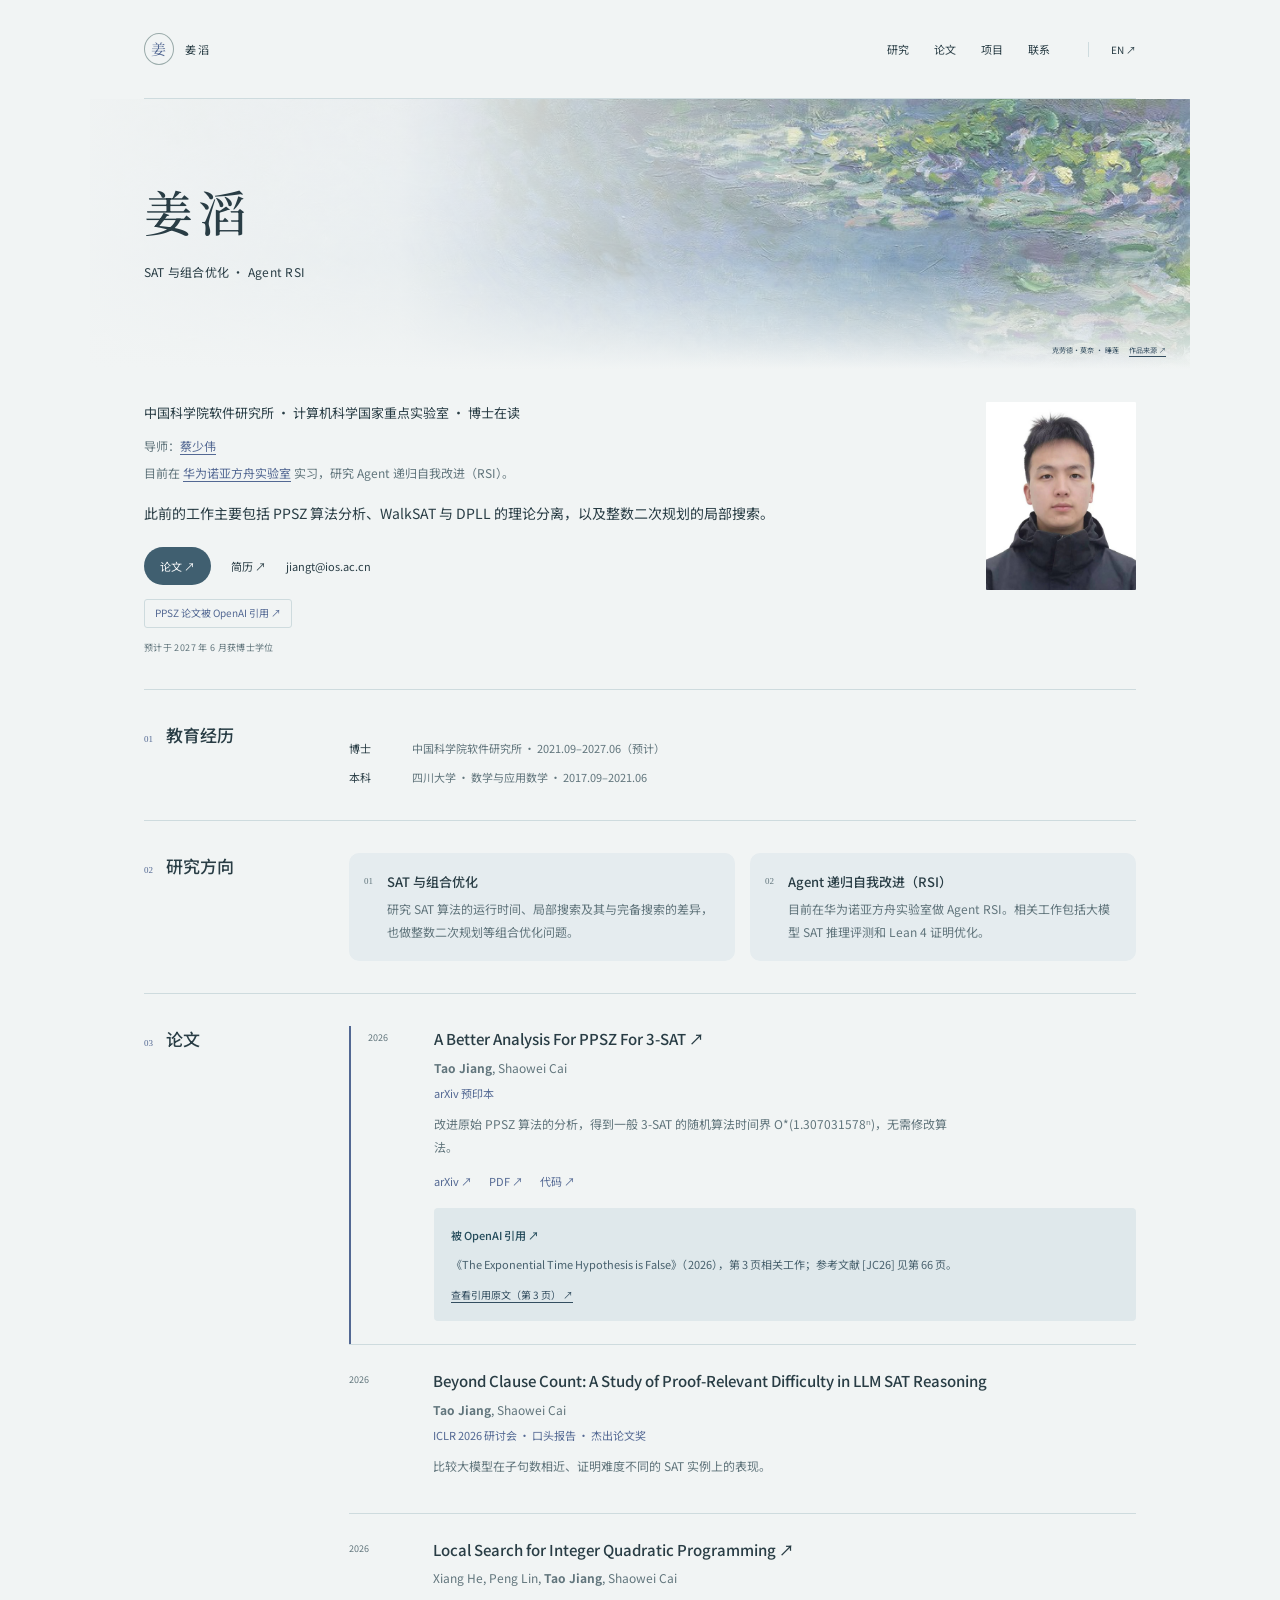
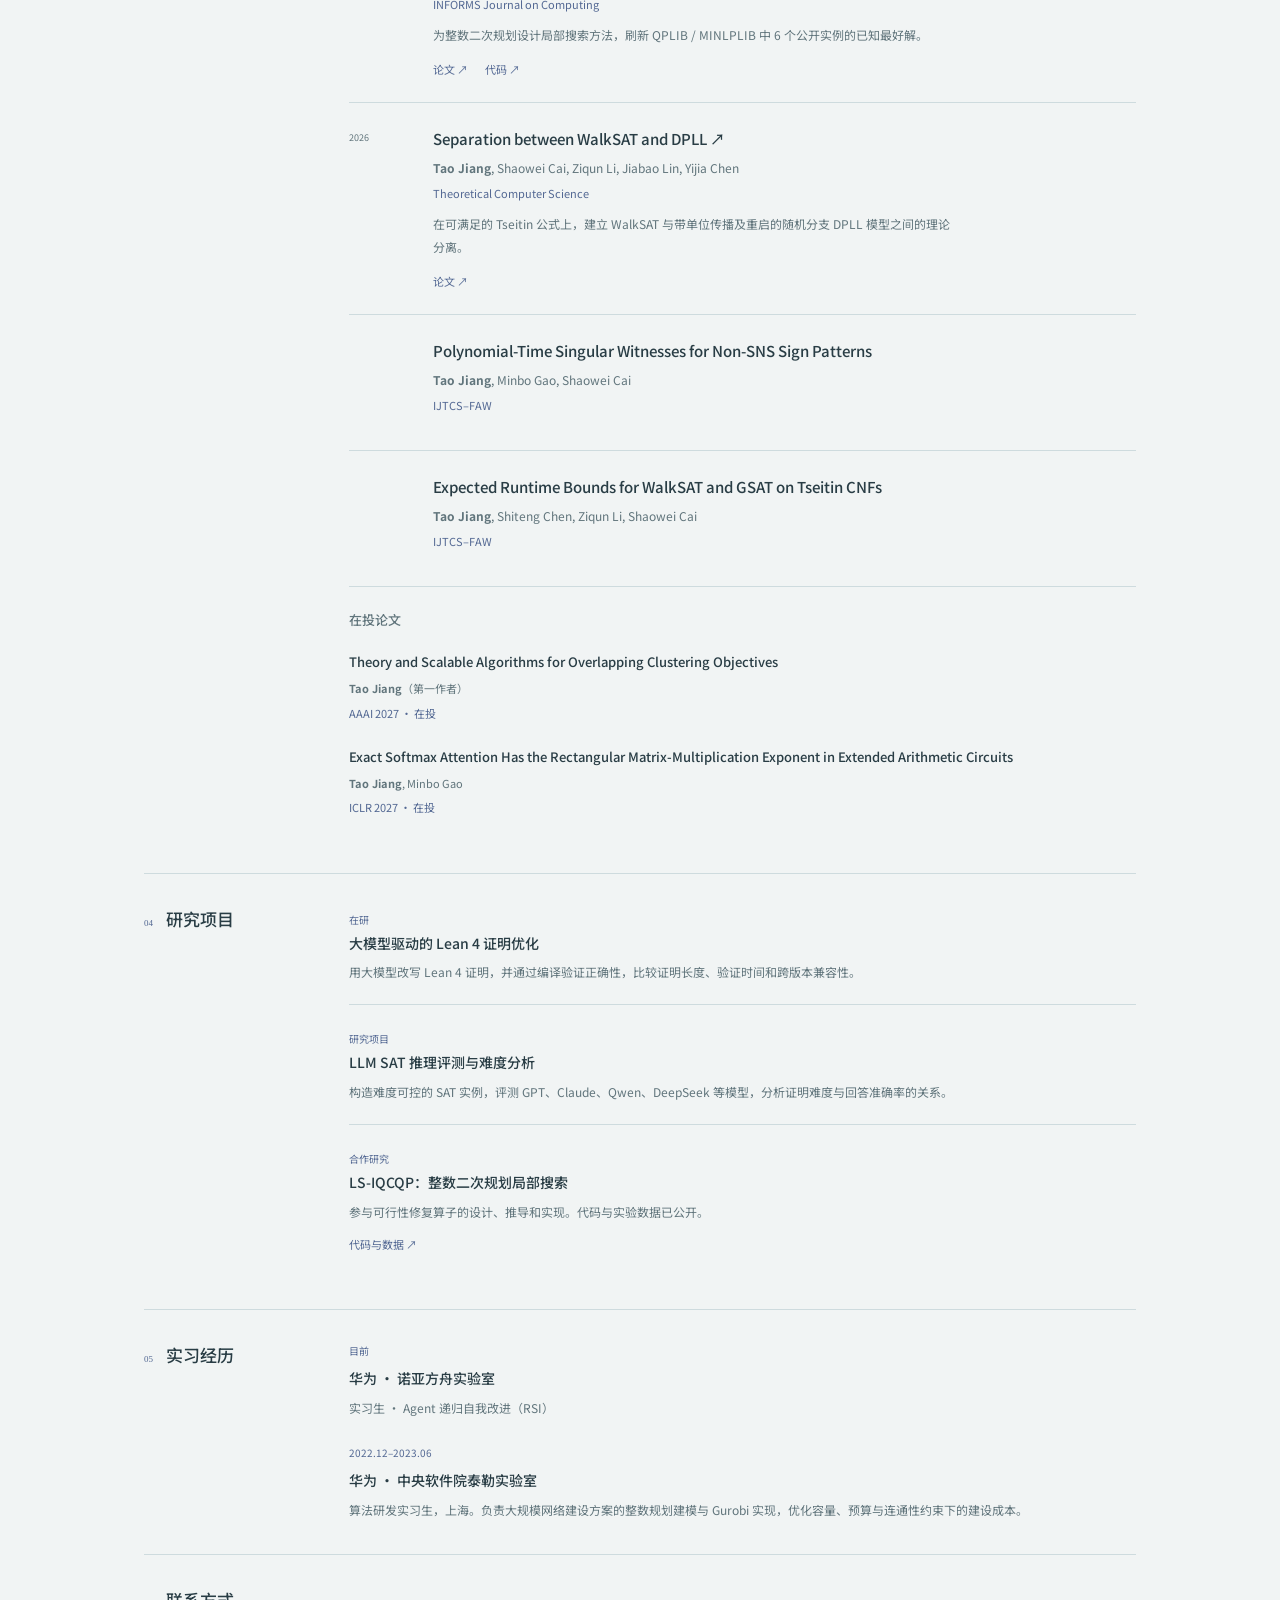
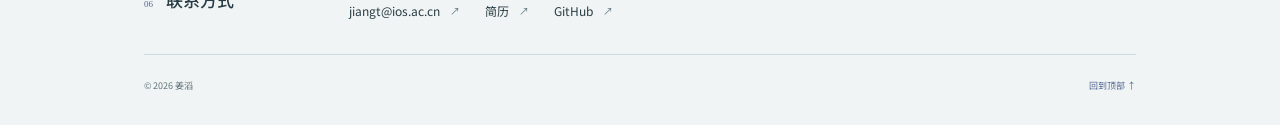
==== index.html @ 5569a04e "Display contact email address directly on the homepage" ====
<!doctype html><html lang="zh-CN"><head><meta charset="utf-8"><meta name="viewport" content="width=device-width,initial-scale=1"><meta name="description" content="姜滔，中国科学院软件研究所博士生。研究 SAT 算法、组合优化、大模型推理与 Agent RSI。"><title>姜滔 · 个人主页</title><link rel="icon" href="favicon.svg"><link rel="stylesheet" href="style.css"><link rel="stylesheet" href="backgrounds.css"><link rel="stylesheet" href="profile.css"><link rel="stylesheet" href="layout.css"><script src="content.js" defer></script><script src="main.js" defer></script></head><body data-theme="lilies">
<a class="skip" href="#main" data-zh="跳转至正文" data-en="Skip to content">跳转至正文</a>
<div class="page"><header class="site-header"><a class="wordmark" href="#main"><span class="seal" aria-hidden="true" data-zh="姜" data-en="TJ">姜</span><span data-zh="姜滔" data-en="TAO JIANG">姜滔</span></a><nav aria-label="主导航"><a href="#research" data-zh="研究" data-en="Research">研究</a><a href="#papers" data-zh="论文" data-en="Papers">论文</a><a href="#projects" data-zh="项目" data-en="Projects">项目</a><a href="#contact" data-zh="联系" data-en="Contact">联系</a></nav><button class="language" type="button" aria-label="Switch to English">EN ↗</button></header>
<main id="main"><section class="hero" aria-labelledby="name"><div class="hero-copy"><h1 id="name"><span class="display-name" data-zh="姜滔" data-en="Tao Jiang">姜滔</span></h1><p class="banner-statement" data-zh="SAT 与组合优化 · Agent RSI" data-en="SAT & combinatorial optimization · Agent RSI">SAT 与组合优化 · Agent RSI</p></div><figure class="artwork"><div class="art-frame"><img id="art-image" src="assets/lilies.jpg" alt="克劳德·莫奈《睡莲》" fetchpriority="high"></div><figcaption><span id="art-caption"></span><a id="art-source" href="https://www.meisterdrucke.at/kunstdrucke/Claude-Monet/819345/Seerosen%2C-1906.html" target="_blank" rel="noreferrer" data-zh="作品来源 ↗" data-en="Source ↗">作品来源 ↗</a></figcaption></figure></section>
<section class="profile-panel" aria-label="个人简介"><div class="profile-copy"><p class="affiliation" id="affiliation"></p><p class="advisor-line"><span data-zh="导师：" data-en="Advisor: ">导师：</span><a href="https://lcs.ios.ac.cn/~caisw/" target="_blank" rel="noreferrer" data-zh="蔡少伟" data-en="Shaowei Cai">蔡少伟</a></p><p class="current-role"><span data-zh="目前在 " data-en="Currently interning at ">目前在 </span><a href="https://noahlab.com.hk/" target="_blank" rel="noreferrer" data-zh="华为诺亚方舟实验室" data-en="Huawei Noah’s Ark Lab">华为诺亚方舟实验室</a><span data-zh=" 实习，研究 Agent 递归自我改进（RSI）。" data-en=", working on agent recursive self-improvement (RSI)."> 实习，研究 Agent 递归自我改进（RSI）。</span></p><p class="intro" id="introduction"></p><div class="hero-links"><a class="primary-link" href="#papers" data-zh="论文 ↗" data-en="Publications ↗">论文 ↗</a><a href="assets/tao-jiang-cv.pdf" target="_blank" rel="noreferrer" data-zh="简历 ↗" data-en="CV ↗">简历 ↗</a><a href="mailto:jiangt@ios.ac.cn" data-zh="jiangt@ios.ac.cn" data-en="jiangt@ios.ac.cn">jiangt@ios.ac.cn</a></div><a class="hero-citation" href="#featured-paper" data-zh="PPSZ 论文被 OpenAI 引用 ↗" data-en="PPSZ paper cited by OpenAI ↗">PPSZ 论文被 OpenAI 引用 ↗</a><p class="preview-note" data-zh="预计于 2027 年 6 月获博士学位" data-en="Ph.D. expected June 2027">预计于 2027 年 6 月获博士学位</p></div><aside class="photo-slot"><img src="assets/tao-jiang.jpg" alt="姜滔 · Tao Jiang" width="848" height="1061"></aside></section><div class="below-hero"><section id="about"><div class="section-label"><span>01</span><h2 data-zh="教育经历" data-en="Education">教育经历</h2></div><div><div class="details" id="about-details"></div></div></section>
<section id="research"><div class="section-label"><span>02</span><h2 data-zh="研究方向" data-en="Research interests">研究方向</h2></div><div class="research-list" id="research-list"></div></section>
<section id="papers"><div class="section-label"><span>03</span><h2 data-zh="论文" data-en="Publications">论文</h2></div><div class="paper-list" id="paper-list"></div></section>
<section id="projects"><div class="section-label"><span>04</span><h2 data-zh="研究项目" data-en="Research projects">研究项目</h2></div><div id="project-list"></div></section>
<section id="experience"><div class="section-label"><span>05</span><h2 data-zh="实习经历" data-en="Experience">实习经历</h2></div><div class="experience-list"><article><p class="entry-period" data-zh="目前" data-en="Current">目前</p><h3><a href="https://noahlab.com.hk/" target="_blank" rel="noreferrer" data-zh="华为 · 诺亚方舟实验室" data-en="Huawei · Noah’s Ark Lab">华为 · 诺亚方舟实验室</a></h3><p class="body-copy" data-zh="实习生 · Agent 递归自我改进（RSI）" data-en="Intern · Agent recursive self-improvement (RSI)">实习生 · Agent 递归自我改进（RSI）</p></article><article><p class="entry-period">2022.12–2023.06</p><h3 data-zh="华为 · 中央软件院泰勒实验室" data-en="Huawei · Taylor Lab, Central Software Institute">华为 · 中央软件院泰勒实验室</h3><p class="body-copy" data-zh="算法研发实习生，上海。负责大规模网络建设方案的整数规划建模与 Gurobi 实现，优化容量、预算与连通性约束下的建设成本。" data-en="Algorithm R&D intern, Shanghai. Modeled large-scale network planning as integer programs and implemented them with Gurobi, optimizing costs under capacity, budget, and connectivity constraints.">算法研发实习生，上海。负责大规模网络建设方案的整数规划建模与 Gurobi 实现，优化容量、预算与连通性约束下的建设成本。</p></article></div></section><section id="contact"><div class="section-label"><span>06</span><h2 data-zh="联系方式" data-en="Contact">联系方式</h2></div><div><div id="contact-list" class="contact-list"></div></div></section></div></main>
<footer><span>© <span id="year"></span> <span data-zh="姜滔" data-en="Tao Jiang">姜滔</span></span><a href="#main" data-zh="回到顶部 ↑" data-en="Back to top ↑">回到顶部 ↑</a></footer></div></body></html>
---- style.css ----
@import url('https://fonts.googleapis.com/css2?family=Noto+Sans+SC:wght@400;500;600&family=Noto+Serif+SC:wght@400;500;600&display=swap');
:root{--bg:#f5f2e9;--ink:#292e29;--muted:#697065;--accent:#9a4135;--line:#d5d3c7;--soft:#ece9df;--serif:Georgia,'Noto Serif SC','Songti SC',serif;--sans:'Noto Sans SC',system-ui,sans-serif}*{box-sizing:border-box}html{scroll-behavior:smooth;scroll-padding-top:90px}body{margin:0;background:var(--bg);color:var(--ink);font:14px/1.85 var(--sans)}a{color:inherit;text-decoration:none}a:hover{color:var(--accent)}button{font:inherit;cursor:pointer}a:focus-visible,button:focus-visible{outline:2px solid var(--accent);outline-offset:5px}.skip{position:fixed;top:-80px;left:15px;background:var(--ink);color:var(--bg);padding:8px 16px;z-index:20}.skip:focus{top:60px}.page{max-width:1100px;margin:0 auto;padding:0 54px}.site-header{height:99px;border-bottom:1px solid var(--line);display:flex;align-items:center;gap:38px}.wordmark{display:flex;align-items:center;gap:11px;font:11px var(--sans);letter-spacing:.15em;margin-right:auto}.seal{font-family:var(--serif);font-size:19px;line-height:30px;width:30px;text-align:center;color:var(--accent);border:1px solid var(--accent)}nav{display:flex;gap:25px;font-size:11px}.language{border:0;border-left:1px solid var(--line);background:transparent;color:var(--ink);padding:0 0 0 22px;font:10px var(--sans)}.hero{min-height:530px;display:grid;grid-template-columns:1.2fr .8fr;gap:70px;align-items:center;position:relative;padding:45px 0}.hero-copy{position:relative;z-index:2}.eyebrow{font-size:10px;letter-spacing:.25em;color:var(--accent);margin:0 0 24px}h1{margin:0;font-weight:400;line-height:1.15}.name-zh{display:block;font:500 62px/1.4 var(--serif);letter-spacing:.13em}.name-en{display:block;font:normal 36px/1.4 Georgia,serif;color:var(--muted)}.name-period{color:var(--accent)}.affiliation{font-size:11px;color:var(--muted);margin:18px 0}.intro{font-size:15px;max-width:390px;line-height:2;margin:20px 0 24px}.hero-links{display:flex;gap:24px;align-items:center;font-size:11px}.primary-link{color:var(--accent);border-bottom:1px solid var(--accent);padding-bottom:4px}.preview-note{font-size:9px;color:var(--muted);margin-top:23px;letter-spacing:.04em}.artwork{margin:0;position:relative;max-width:100%}.art-frame{overflow:hidden;max-width:100%;background:var(--soft)}.art-frame img{width:100%;display:block}.artwork figcaption{display:flex;flex-wrap:wrap;justify-content:space-between;gap:5px;font-size:8px;color:var(--muted);margin-top:10px;line-height:1.6}.artwork figcaption a{text-decoration:underline;text-underline-offset:3px}.below-hero>section{display:grid;grid-template-columns:180px 1fr;gap:25px;padding:32px 0;border-top:1px solid var(--line)}.section-label{display:flex;gap:13px;align-items:baseline}.section-label>span{font:9px Georgia;color:var(--accent)}h2{font:500 19px/1.5 var(--serif);margin:0}p{margin:0}.body-copy{color:var(--muted);font-size:13px;line-height:2}.details{display:flex;gap:35px;margin-top:16px}.detail{font-size:10px;display:flex;gap:13px;color:var(--muted)}.detail-label{color:var(--ink)}.research-list{display:grid;grid-template-columns:1fr 1fr;gap:30px}.research-item{position:relative;padding-left:22px}.research-no{position:absolute;left:0;top:2px;font:9px Georgia;color:var(--muted)}h3{font-size:13px;line-height:1.7;font-weight:500;margin:0 0 5px}.research-item p,.project-entry p{font-size:11px;color:var(--muted);line-height:1.9}.paper{display:grid;grid-template-columns:70px 1fr;gap:14px;padding:23px 0;border-top:1px solid var(--line)}.paper:first-child{padding-top:0;border:0}.paper-year{font-size:9px;color:var(--muted);padding-top:4px}.paper h3{font-size:14px}.paper p{font-size:10px;color:var(--muted)}.paper .contribution{margin-top:9px;font-size:11px;max-width:520px}.resource-placeholders{display:flex;gap:15px;font-size:9px;color:var(--muted);margin-top:10px}.project-entry{display:flex;gap:25px;justify-content:space-between}.project-arrow{font:25px Georgia;color:var(--accent)}.contact-list{display:flex;gap:25px;flex-wrap:wrap;margin-top:13px}.contact-item{font-size:11px;display:flex;gap:10px}.contact-item small{font-size:8px;color:var(--muted);align-self:center}footer{border-top:1px solid var(--line);padding:23px 0 30px;display:flex;justify-content:space-between;gap:15px;color:var(--muted);font-size:9px}footer a{color:var(--accent)}
body[data-theme=lilies]{--bg:#f1f4f4;--ink:#293d45;--muted:#61757c;--accent:#536893;--line:#cedbde;--soft:#e3eaed}body[data-theme=lilies] .seal{border-radius:50%;font-size:15px;border-color:#99aaa9}body[data-theme=lilies] .hero{grid-template-columns:1fr 1.08fr;gap:40px;padding:48px 0 40px;min-height:520px}body[data-theme=lilies] .art-frame{border-radius:48% 48% 5px 5px;aspect-ratio:1.08}body[data-theme=lilies] .art-frame img{height:100%;object-fit:cover}body[data-theme=lilies] .name-zh{font-size:58px;color:#3f6170}body[data-theme=lilies] .name-en{font-style:italic;color:#7289a0}body[data-theme=lilies] .primary-link{background:#405f70;border:0;padding:9px 16px;border-radius:24px;color:#fff}body[data-theme=lilies] .research-item{background:#e5ecef;padding:18px 18px 18px 38px;border-radius:10px}body[data-theme=lilies] .research-no{left:15px;top:23px}body[data-theme=lilies] .research-list{gap:15px}body[data-theme=lilies] h2{font-family:var(--sans);font-size:17px}
@media(max-width:900px){.page{padding:0 35px}.hero{gap:35px}.below-hero>section{grid-template-columns:145px 1fr;gap:20px}.name-zh{font-size:54px}.site-header{gap:25px}}
@media(max-width:650px){.page{padding:0 24px}.site-header{height:77px;gap:16px}nav{gap:15px;font-size:10px}nav a:nth-child(3),nav a:nth-child(4){display:none}.wordmark{font-size:9px;gap:7px}.seal{width:25px;line-height:25px;font-size:16px}.language{padding-left:13px}.hero,body[data-theme=lilies] .hero{grid-template-columns:1fr;gap:30px;padding:34px 0 40px;min-height:0}.eyebrow{margin-bottom:15px;font-size:9px}.name-zh,body[data-theme=lilies] .name-zh{font-size:47px}.name-en{font-size:30px}.intro{font-size:14px;max-width:100%}.affiliation{font-size:10px}.preview-note{font-size:8px}.hero-links{font-size:10px}.artwork{width:100%}body[data-theme=lilies] .art-frame{aspect-ratio:1.6;border-radius:85px 85px 5px 5px}.below-hero>section{grid-template-columns:1fr;gap:20px;padding:26px 0}.section-label{gap:10px}h2{font-size:19px}.research-list{gap:20px}.research-item p{font-size:10px}.paper{grid-template-columns:1fr;gap:7px}.paper h3{font-size:13px}.paper-year{font-size:8px}.details{flex-wrap:wrap;gap:8px 22px}.detail{font-size:9px}.contact-list{gap:15px}.contact-item{font-size:10px}footer{flex-wrap:wrap;gap:10px;font-size:8px}footer>span:nth-child(2){order:3;width:100%}}
@media(prefers-reduced-motion:reduce){html{scroll-behavior:auto}}
---- backgrounds.css ----
body[data-theme] .hero{display:flex;align-items:center;min-height:510px;margin:0 -54px;padding:45px 54px 65px;isolation:isolate;gap:0}
body[data-theme] .hero-copy{width:53%;max-width:440px;position:relative;z-index:3}
body[data-theme] .hero .artwork{position:absolute;inset:0;width:auto;max-width:none;margin:0;padding:0;z-index:0}
body[data-theme] .hero .artwork:before{display:none}
body[data-theme] .hero .art-frame{position:absolute;inset:0;width:100%;height:100%;max-width:none;aspect-ratio:auto;margin:0;border-radius:0;box-shadow:none;background:var(--bg)}
body[data-theme] .hero .art-frame img{display:block;width:100%;height:100%;object-fit:cover;object-position:70% 60%}
body[data-theme] .hero .art-frame:after{content:'';position:absolute;inset:0;pointer-events:none}
body[data-theme] .hero .artwork figcaption{position:absolute;left:auto;right:24px;bottom:19px;max-width:none;margin:0;z-index:1;font-size:8px;gap:10px}
.photo-slot{position:absolute;right:54px;top:105px;z-index:3;width:130px;height:166px;border:1px dashed currentColor;display:flex;align-items:center;justify-content:center;flex-direction:column;background:rgba(245,242,233,.88);color:#657065;border-radius:2px;box-shadow:0 8px 32px #1623180a;font-size:10px;line-height:1.8}
.photo-slot svg{height:69px;width:65px;stroke:currentColor;stroke-width:1;fill:none;opacity:.55;margin-bottom:10px}.photo-slot small{font-size:8px;opacity:.8}
body[data-theme=lilies] .hero .art-frame img{object-position:60% 47%}
body[data-theme=lilies] .hero .art-frame:after{background:linear-gradient(90deg,rgba(241,244,244,.99),rgba(241,244,244,.94) 28%,rgba(241,244,244,.24) 75%),linear-gradient(0deg,#f1f4f4,transparent 40%)}
body[data-theme=lilies] .photo-slot{background:rgba(241,244,244,.86);color:#536c80;border-radius:7px}
body[data-theme=lilies] .hero .artwork figcaption{color:#354e60}
@media(max-width:900px){body[data-theme] .hero{margin:0 -35px;padding-left:35px;padding-right:35px}.photo-slot{right:35px;width:118px;height:155px}}
@media(max-width:650px){body[data-theme] .hero{margin:0 -24px;padding:34px 24px 65px;min-height:510px}body[data-theme] .hero-copy{width:100%;max-width:none;padding-top:0}body[data-theme] h1{max-width:calc(100% - 105px)}body[data-theme] .name-en{font-size:29px}body[data-theme] .name-zh{font-size:43px}.photo-slot{right:24px;top:80px;width:85px;height:112px;font-size:9px}.photo-slot svg{height:43px;width:42px;margin-bottom:4px}.photo-slot small{font-size:7px}body[data-theme] .hero .intro{max-width:100%;font-size:13px}body[data-theme] .hero .artwork figcaption{left:24px;right:24px;bottom:18px;justify-content:flex-end}body[data-theme=lilies] .hero .art-frame:after{background:linear-gradient(90deg,#f1f4f4ed,#f1f4f4b0),linear-gradient(0deg,#f1f4f4,transparent)}}
---- profile.css ----
.advisor-line,.current-role{font-size:12px;line-height:1.9;color:var(--muted);margin:5px 0;max-width:440px}.advisor-line a,.current-role a{color:var(--accent);text-decoration:underline;text-underline-offset:3px}.hero .affiliation{margin:15px 0 8px;max-width:420px}.hero .intro{margin:16px 0 22px}.hero .preview-note{font-size:10px}.hero-links{flex-wrap:wrap;gap:20px}
body[data-theme] .photo-slot{width:160px;height:200px;top:105px;border:0;border-radius:3px;overflow:hidden;background:#fff;padding:0;box-shadow:0 6px 26px #22394420}body[data-theme] .photo-slot img{width:100%;height:100%;object-fit:cover;object-position:center;display:block}
.details{flex-direction:column;gap:9px}.detail{font-size:11px}.detail-label{min-width:50px;flex-shrink:0}.research-item p{font-size:12px}.research-list{gap:22px}.paper h3{font-size:15px;line-height:1.7}.paper h3 a{color:var(--ink)}.paper h3 a:hover{color:var(--accent)}.paper .authors{font-size:12px;margin-top:5px}.paper .venue{font-size:11px;margin-top:4px;color:var(--accent)}.paper .contribution{font-size:12px;line-height:1.9;margin-top:10px}.paper-resources{display:flex;gap:17px;margin-top:12px;font-size:11px;color:var(--accent)}.featured-paper{border-left:2px solid var(--accent)!important;padding-left:17px!important;grid-template-columns:52px 1fr}.citation-note{margin-top:17px;padding:14px 17px;background:#dfe8eb;border-radius:4px;color:#334e60}.citation-note .citation-badge{font-size:11px;font-weight:500;color:#244b5b;display:inline-block}.citation-note p{font-size:11px;color:#47606d;line-height:1.9;margin:6px 0}.citation-note>a:last-child{font-size:10px;text-decoration:underline;text-underline-offset:3px}.manuscripts{border-top:1px solid var(--line);padding-top:22px}.subsection-title{font-size:13px;color:var(--muted);margin-bottom:20px}.manuscript{margin-bottom:23px}.manuscript h3{font-size:13px}.manuscript p{font-size:11px;color:var(--muted)}.manuscript .venue{color:var(--accent);margin-top:4px}.project-item{border-top:1px solid var(--line);padding:20px 0}.project-item:first-child{border:0;padding-top:0}.project-item h3{font-size:14px}.project-item .body-copy{font-size:12px}.project-status,.entry-period{font-size:10px;color:var(--accent);margin-bottom:7px}.project-resource{font-size:11px;color:var(--accent);margin-top:10px;display:inline-block}.experience-list>article{margin-bottom:24px}.experience-list>article:last-child{margin-bottom:0}.experience-list h3{font-size:14px}.experience-list .body-copy{font-size:12px}.contact-item{font-size:12px}.contact-item small{font-size:10px}
@media(max-width:900px){.advisor-line,.current-role{font-size:11px}body[data-theme] .hero-copy{width:59%}body[data-theme] .photo-slot{right:35px;width:140px;height:175px}}
@media(max-width:650px){body[data-theme] .hero-copy{width:100%;padding-top:0}body[data-theme] .photo-slot{width:85px;height:106px;right:24px;top:82px}body[data-theme] .hero{min-height:580px}.advisor-line,.current-role{font-size:11px}.hero .affiliation{font-size:10px;max-width:100%;margin-top:20px}.hero .preview-note{font-size:9px}.featured-paper{grid-template-columns:1fr;padding-left:14px!important}.paper h3{font-size:14px}.paper .authors{font-size:11px}.paper .venue{font-size:10px}.citation-note{padding:12px}.research-list{grid-template-columns:1fr}.research-item p{font-size:12px}.body-copy{font-size:12px}.detail{font-size:10px}.hero-links{gap:15px}}

.hero-citation{display:inline-block;margin-top:16px;padding:4px 10px;border:1px solid var(--line);font-size:10px;color:var(--accent);border-radius:3px;background:var(--bg)}.hero .preview-note{margin-top:12px}
---- layout.css ----
body[data-theme] .hero .display-name{font:500 49px/1.5 var(--serif);letter-spacing:.1em}
html[lang=en] body[data-theme] .hero .display-name{font:normal 48px/1.5 Georgia,serif;letter-spacing:0}
html[lang=en] body[data-theme=lilies] .hero .display-name{font-style:italic}
html[lang=en] .seal{font-size:12px}
body[data-theme] .hero{min-height:270px;margin:0 -54px;padding:35px 54px 45px}
body[data-theme] .hero-copy{width:100%;max-width:720px}
body[data-theme] .hero .eyebrow{margin-bottom:15px;font-size:9px;letter-spacing:.18em}
body[data-theme] .hero h1{display:flex;gap:22px;align-items:baseline;flex-wrap:wrap;max-width:none}
body[data-theme] .hero .name-zh{font:500 49px/1.5 var(--serif);letter-spacing:.1em}
body[data-theme] .hero .name-en{font-size:34px;line-height:1.5}
.banner-statement{font-size:12px;letter-spacing:.02em;color:var(--ink);margin-top:13px;max-width:540px}
body[data-theme] .hero .artwork figcaption{bottom:13px;font-size:7px}
.profile-panel{display:grid;grid-template-columns:minmax(0,1fr) 160px;gap:70px;align-items:start;padding:32px 0 34px;background:var(--bg)}
.profile-copy{max-width:690px}.profile-panel .affiliation{font-size:13px;margin:0 0 9px;color:var(--ink);max-width:none;line-height:1.9}
.profile-panel .advisor-line,.profile-panel .current-role{max-width:none;font-size:12px;line-height:1.9;margin:5px 0}
.profile-panel .intro{max-width:630px;font-size:14px;margin:15px 0 20px;line-height:1.9}
body[data-theme] .profile-panel .photo-slot{position:static;inset:auto;display:block;width:150px;height:auto;aspect-ratio:848/1061;margin:1px 0 0 auto;align-self:start;border:0;border-radius:1px;box-shadow:none;background:#fff;overflow:hidden}
body[data-theme] .profile-panel .photo-slot img{width:100%;height:100%;display:block;object-fit:cover}
.profile-panel .hero-citation{font-size:10px;margin-top:14px}.profile-panel .preview-note{font-size:9px;margin-top:12px;line-height:1.7}
@media(max-width:900px){body[data-theme] .hero{margin:0 -35px;padding:32px 35px 42px;min-height:255px}.profile-panel{gap:35px;grid-template-columns:minmax(0,1fr) 130px}body[data-theme] .profile-panel .photo-slot{width:125px}}
@media(max-width:650px){body[data-theme] .hero{margin:0 -24px;padding:28px 24px 36px;min-height:230px}body[data-theme] .hero h1{gap:8px 15px}body[data-theme] .hero .display-name{font-size:39px}html[lang=en] body[data-theme] .hero .display-name{font-size:39px}.banner-statement{font-size:11px;line-height:1.9;max-width:300px}.profile-panel{position:relative;display:block;padding:25px 0 28px;min-height:0}.profile-panel .affiliation{max-width:calc(100% - 98px);min-height:79px;font-size:12px;padding-top:0;margin-bottom:13px}.profile-panel .advisor-line,.profile-panel .current-role{font-size:11px}.profile-panel .intro{font-size:13px;margin:14px 0 18px}body[data-theme] .profile-panel .photo-slot{position:absolute;top:25px;right:0;left:auto;bottom:auto;width:82px;height:auto;margin:0;aspect-ratio:848/1061}.profile-panel .hero-links{gap:15px;font-size:10px}.profile-panel .hero-citation{font-size:9px}.profile-panel .preview-note{font-size:8px}}
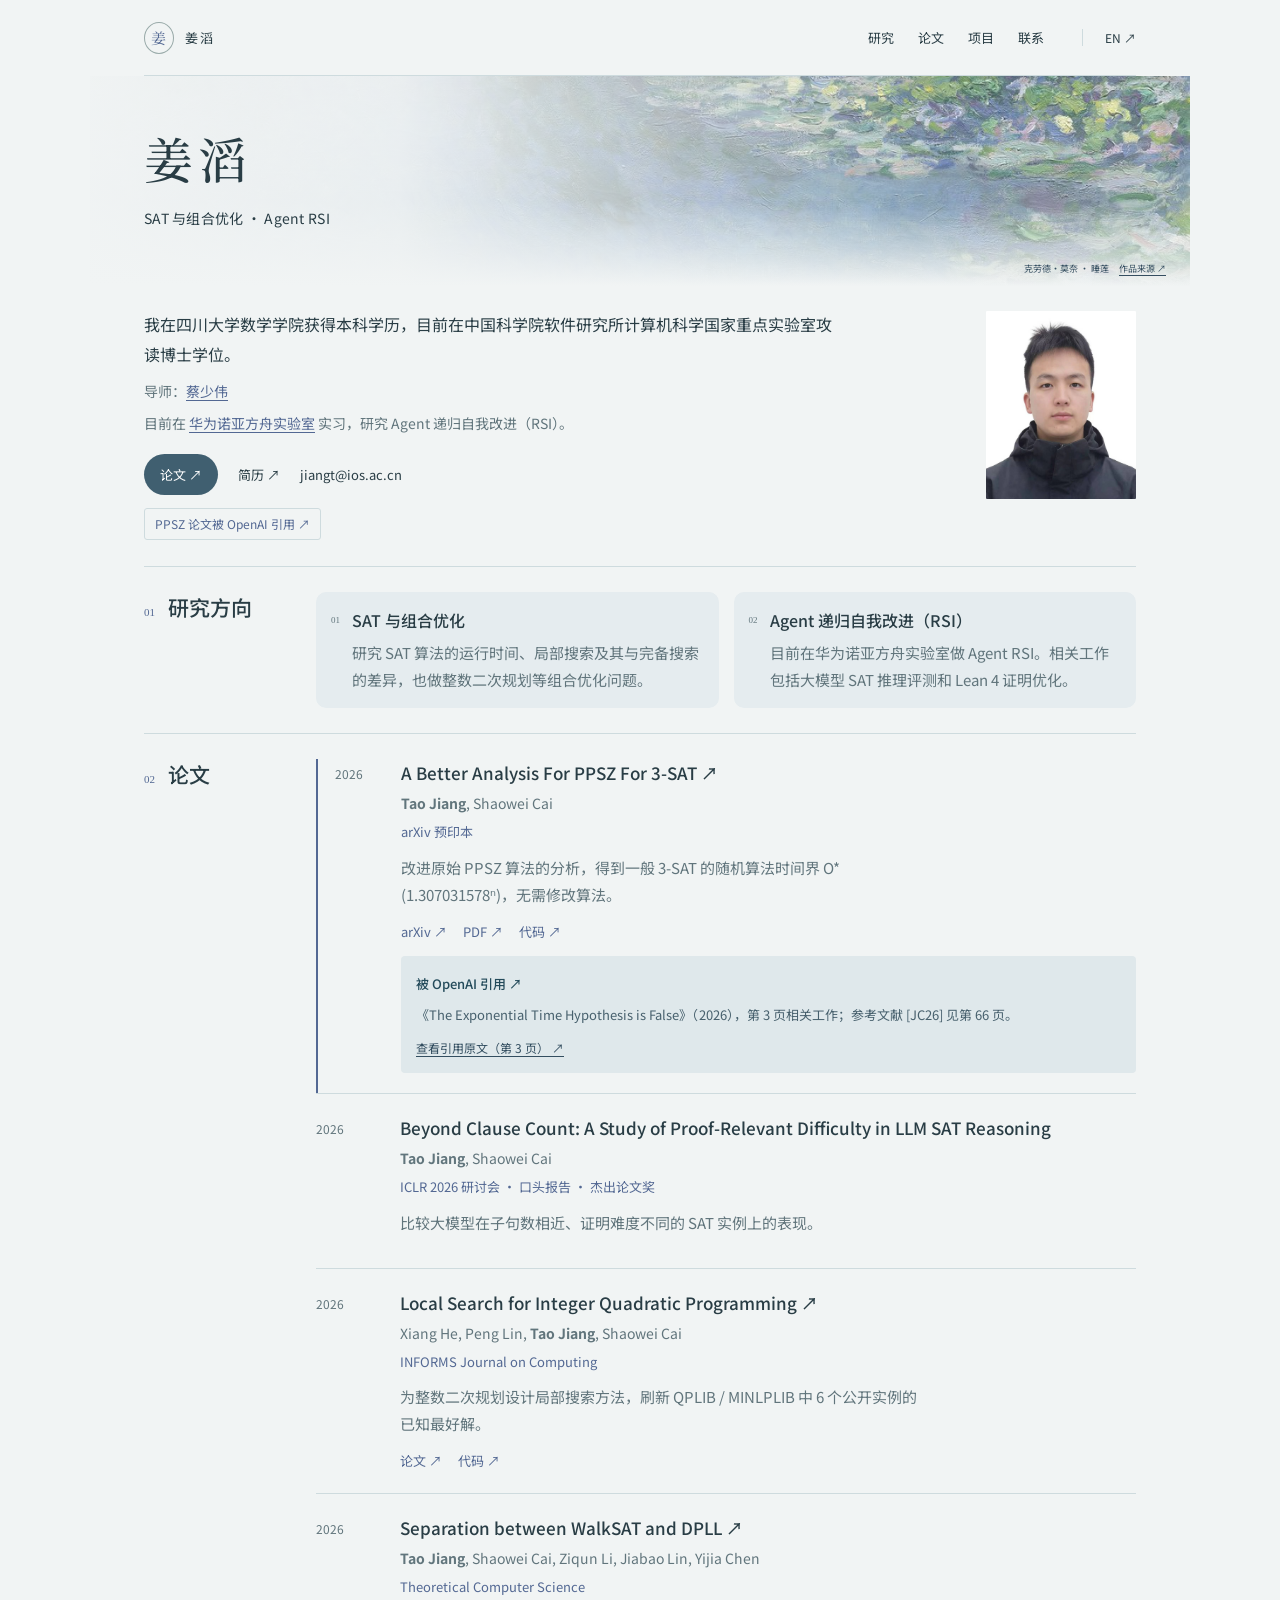
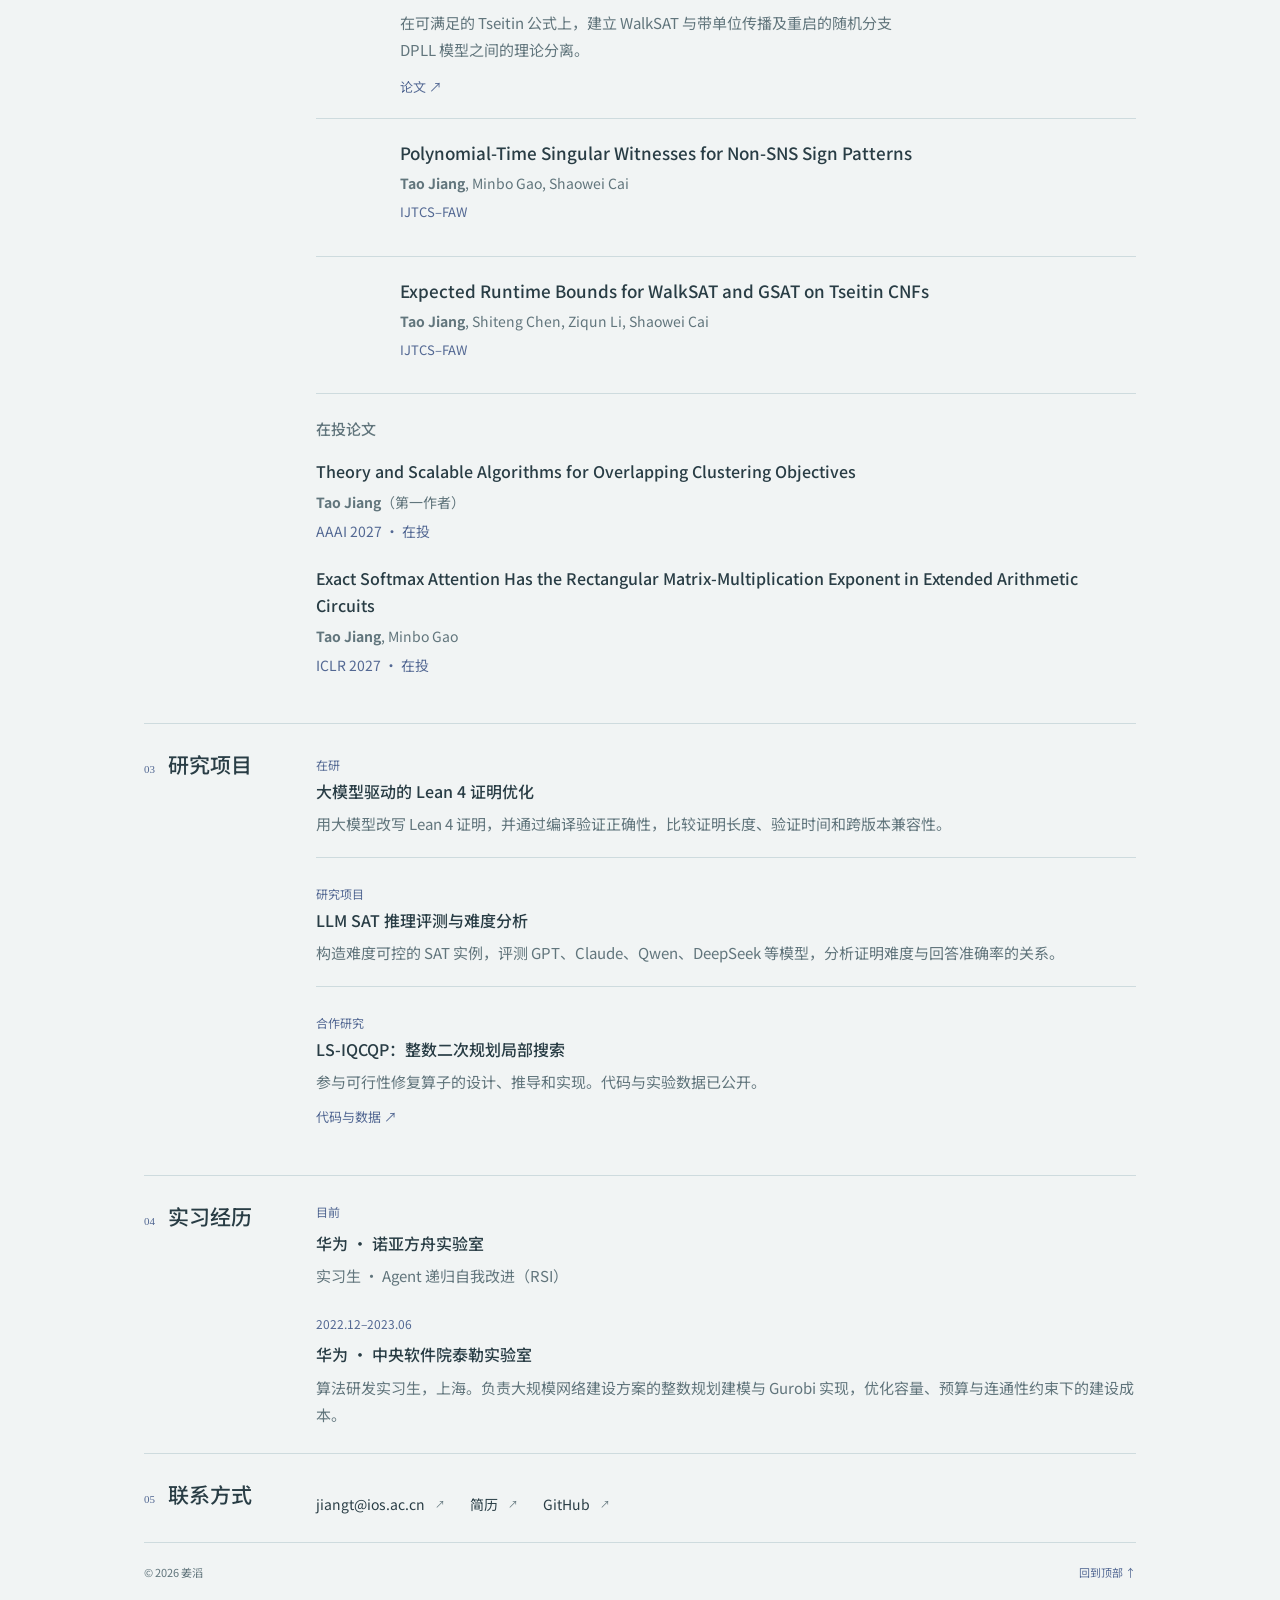
==== commit e3759791: "Improve readability and move education into the biography without dates" ====
--- a/index.html
+++ b/index.html
@@ -1,10 +1,10 @@
-<!doctype html><html lang="zh-CN"><head><meta charset="utf-8"><meta name="viewport" content="width=device-width,initial-scale=1"><meta name="description" content="姜滔，中国科学院软件研究所博士生。研究 SAT 算法、组合优化、大模型推理与 Agent RSI。"><title>姜滔 · 个人主页</title><link rel="icon" href="favicon.svg"><link rel="stylesheet" href="style.css"><link rel="stylesheet" href="backgrounds.css"><link rel="stylesheet" href="profile.css"><link rel="stylesheet" href="layout.css"><script src="content.js" defer></script><script src="main.js" defer></script></head><body data-theme="lilies">
+<!doctype html><html lang="zh-CN"><head><meta charset="utf-8"><meta name="viewport" content="width=device-width,initial-scale=1"><meta name="description" content="姜滔，中国科学院软件研究所博士生。研究 SAT 算法、组合优化、大模型推理与 Agent RSI。"><title>姜滔 · 个人主页</title><link rel="icon" href="favicon.svg"><link rel="stylesheet" href="style.css"><link rel="stylesheet" href="backgrounds.css"><link rel="stylesheet" href="profile.css"><link rel="stylesheet" href="layout.css?v=readable-20261028"><script src="content.js?v=readable-20261028" defer></script><script src="main.js?v=readable-20261028" defer></script></head><body data-theme="lilies">
 <a class="skip" href="#main" data-zh="跳转至正文" data-en="Skip to content">跳转至正文</a>
 <div class="page"><header class="site-header"><a class="wordmark" href="#main"><span class="seal" aria-hidden="true" data-zh="姜" data-en="TJ">姜</span><span data-zh="姜滔" data-en="TAO JIANG">姜滔</span></a><nav aria-label="主导航"><a href="#research" data-zh="研究" data-en="Research">研究</a><a href="#papers" data-zh="论文" data-en="Papers">论文</a><a href="#projects" data-zh="项目" data-en="Projects">项目</a><a href="#contact" data-zh="联系" data-en="Contact">联系</a></nav><button class="language" type="button" aria-label="Switch to English">EN ↗</button></header>
 <main id="main"><section class="hero" aria-labelledby="name"><div class="hero-copy"><h1 id="name"><span class="display-name" data-zh="姜滔" data-en="Tao Jiang">姜滔</span></h1><p class="banner-statement" data-zh="SAT 与组合优化 · Agent RSI" data-en="SAT & combinatorial optimization · Agent RSI">SAT 与组合优化 · Agent RSI</p></div><figure class="artwork"><div class="art-frame"><img id="art-image" src="assets/lilies.jpg" alt="克劳德·莫奈《睡莲》" fetchpriority="high"></div><figcaption><span id="art-caption"></span><a id="art-source" href="https://www.meisterdrucke.at/kunstdrucke/Claude-Monet/819345/Seerosen%2C-1906.html" target="_blank" rel="noreferrer" data-zh="作品来源 ↗" data-en="Source ↗">作品来源 ↗</a></figcaption></figure></section>
-<section class="profile-panel" aria-label="个人简介"><div class="profile-copy"><p class="affiliation" id="affiliation"></p><p class="advisor-line"><span data-zh="导师：" data-en="Advisor: ">导师：</span><a href="https://lcs.ios.ac.cn/~caisw/" target="_blank" rel="noreferrer" data-zh="蔡少伟" data-en="Shaowei Cai">蔡少伟</a></p><p class="current-role"><span data-zh="目前在 " data-en="Currently interning at ">目前在 </span><a href="https://noahlab.com.hk/" target="_blank" rel="noreferrer" data-zh="华为诺亚方舟实验室" data-en="Huawei Noah’s Ark Lab">华为诺亚方舟实验室</a><span data-zh=" 实习，研究 Agent 递归自我改进（RSI）。" data-en=", working on agent recursive self-improvement (RSI)."> 实习，研究 Agent 递归自我改进（RSI）。</span></p><p class="intro" id="introduction"></p><div class="hero-links"><a class="primary-link" href="#papers" data-zh="论文 ↗" data-en="Publications ↗">论文 ↗</a><a href="assets/tao-jiang-cv.pdf" target="_blank" rel="noreferrer" data-zh="简历 ↗" data-en="CV ↗">简历 ↗</a><a href="mailto:jiangt@ios.ac.cn" data-zh="jiangt@ios.ac.cn" data-en="jiangt@ios.ac.cn">jiangt@ios.ac.cn</a></div><a class="hero-citation" href="#featured-paper" data-zh="PPSZ 论文被 OpenAI 引用 ↗" data-en="PPSZ paper cited by OpenAI ↗">PPSZ 论文被 OpenAI 引用 ↗</a><p class="preview-note" data-zh="预计于 2027 年 6 月获博士学位" data-en="Ph.D. expected June 2027">预计于 2027 年 6 月获博士学位</p></div><aside class="photo-slot"><img src="assets/tao-jiang.jpg" alt="姜滔 · Tao Jiang" width="848" height="1061"></aside></section><div class="below-hero"><section id="about"><div class="section-label"><span>01</span><h2 data-zh="教育经历" data-en="Education">教育经历</h2></div><div><div class="details" id="about-details"></div></div></section>
-<section id="research"><div class="section-label"><span>02</span><h2 data-zh="研究方向" data-en="Research interests">研究方向</h2></div><div class="research-list" id="research-list"></div></section>
-<section id="papers"><div class="section-label"><span>03</span><h2 data-zh="论文" data-en="Publications">论文</h2></div><div class="paper-list" id="paper-list"></div></section>
-<section id="projects"><div class="section-label"><span>04</span><h2 data-zh="研究项目" data-en="Research projects">研究项目</h2></div><div id="project-list"></div></section>
-<section id="experience"><div class="section-label"><span>05</span><h2 data-zh="实习经历" data-en="Experience">实习经历</h2></div><div class="experience-list"><article><p class="entry-period" data-zh="目前" data-en="Current">目前</p><h3><a href="https://noahlab.com.hk/" target="_blank" rel="noreferrer" data-zh="华为 · 诺亚方舟实验室" data-en="Huawei · Noah’s Ark Lab">华为 · 诺亚方舟实验室</a></h3><p class="body-copy" data-zh="实习生 · Agent 递归自我改进（RSI）" data-en="Intern · Agent recursive self-improvement (RSI)">实习生 · Agent 递归自我改进（RSI）</p></article><article><p class="entry-period">2022.12–2023.06</p><h3 data-zh="华为 · 中央软件院泰勒实验室" data-en="Huawei · Taylor Lab, Central Software Institute">华为 · 中央软件院泰勒实验室</h3><p class="body-copy" data-zh="算法研发实习生，上海。负责大规模网络建设方案的整数规划建模与 Gurobi 实现，优化容量、预算与连通性约束下的建设成本。" data-en="Algorithm R&D intern, Shanghai. Modeled large-scale network planning as integer programs and implemented them with Gurobi, optimizing costs under capacity, budget, and connectivity constraints.">算法研发实习生，上海。负责大规模网络建设方案的整数规划建模与 Gurobi 实现，优化容量、预算与连通性约束下的建设成本。</p></article></div></section><section id="contact"><div class="section-label"><span>06</span><h2 data-zh="联系方式" data-en="Contact">联系方式</h2></div><div><div id="contact-list" class="contact-list"></div></div></section></div></main>
+<section class="profile-panel" aria-label="个人简介"><div class="profile-copy"><p class="intro" id="introduction"></p><p class="advisor-line"><span data-zh="导师：" data-en="Advisor: ">导师：</span><a href="https://lcs.ios.ac.cn/~caisw/" target="_blank" rel="noreferrer" data-zh="蔡少伟" data-en="Shaowei Cai">蔡少伟</a></p><p class="current-role"><span data-zh="目前在 " data-en="Currently interning at ">目前在 </span><a href="https://noahlab.com.hk/" target="_blank" rel="noreferrer" data-zh="华为诺亚方舟实验室" data-en="Huawei Noah’s Ark Lab">华为诺亚方舟实验室</a><span data-zh=" 实习，研究 Agent 递归自我改进（RSI）。" data-en=", working on agent recursive self-improvement (RSI)."> 实习，研究 Agent 递归自我改进（RSI）。</span></p><div class="hero-links"><a class="primary-link" href="#papers" data-zh="论文 ↗" data-en="Publications ↗">论文 ↗</a><a href="assets/tao-jiang-cv.pdf" target="_blank" rel="noreferrer" data-zh="简历 ↗" data-en="CV ↗">简历 ↗</a><a href="mailto:jiangt@ios.ac.cn" data-zh="jiangt@ios.ac.cn" data-en="jiangt@ios.ac.cn">jiangt@ios.ac.cn</a></div><a class="hero-citation" href="#featured-paper" data-zh="PPSZ 论文被 OpenAI 引用 ↗" data-en="PPSZ paper cited by OpenAI ↗">PPSZ 论文被 OpenAI 引用 ↗</a></div><aside class="photo-slot"><img src="assets/tao-jiang.jpg" alt="姜滔 · Tao Jiang" width="848" height="1061"></aside></section><div class="below-hero">
+<section id="research"><div class="section-label"><span>01</span><h2 data-zh="研究方向" data-en="Research interests">研究方向</h2></div><div class="research-list" id="research-list"></div></section>
+<section id="papers"><div class="section-label"><span>02</span><h2 data-zh="论文" data-en="Publications">论文</h2></div><div class="paper-list" id="paper-list"></div></section>
+<section id="projects"><div class="section-label"><span>03</span><h2 data-zh="研究项目" data-en="Research projects">研究项目</h2></div><div id="project-list"></div></section>
+<section id="experience"><div class="section-label"><span>04</span><h2 data-zh="实习经历" data-en="Experience">实习经历</h2></div><div class="experience-list"><article><p class="entry-period" data-zh="目前" data-en="Current">目前</p><h3><a href="https://noahlab.com.hk/" target="_blank" rel="noreferrer" data-zh="华为 · 诺亚方舟实验室" data-en="Huawei · Noah’s Ark Lab">华为 · 诺亚方舟实验室</a></h3><p class="body-copy" data-zh="实习生 · Agent 递归自我改进（RSI）" data-en="Intern · Agent recursive self-improvement (RSI)">实习生 · Agent 递归自我改进（RSI）</p></article><article><p class="entry-period">2022.12–2023.06</p><h3 data-zh="华为 · 中央软件院泰勒实验室" data-en="Huawei · Taylor Lab, Central Software Institute">华为 · 中央软件院泰勒实验室</h3><p class="body-copy" data-zh="算法研发实习生，上海。负责大规模网络建设方案的整数规划建模与 Gurobi 实现，优化容量、预算与连通性约束下的建设成本。" data-en="Algorithm R&D intern, Shanghai. Modeled large-scale network planning as integer programs and implemented them with Gurobi, optimizing costs under capacity, budget, and connectivity constraints.">算法研发实习生，上海。负责大规模网络建设方案的整数规划建模与 Gurobi 实现，优化容量、预算与连通性约束下的建设成本。</p></article></div></section><section id="contact"><div class="section-label"><span>05</span><h2 data-zh="联系方式" data-en="Contact">联系方式</h2></div><div><div id="contact-list" class="contact-list"></div></div></section></div></main>
 <footer><span>© <span id="year"></span> <span data-zh="姜滔" data-en="Tao Jiang">姜滔</span></span><a href="#main" data-zh="回到顶部 ↑" data-en="Back to top ↑">回到顶部 ↑</a></footer></div></body></html>
--- a/layout.css
+++ b/layout.css
@@ -3,20 +3,43 @@
 html[lang=en] body[data-theme] .hero .display-name{font:normal 48px/1.5 Georgia,serif;letter-spacing:0}
 html[lang=en] body[data-theme=lilies] .hero .display-name{font-style:italic}
 html[lang=en] .seal{font-size:12px}
-body[data-theme] .hero{min-height:270px;margin:0 -54px;padding:35px 54px 45px}
+/* Comfortable reading size and a more compact page. */
+body{font-size:16px;line-height:1.8}
+.site-header{height:76px}
+.wordmark{font-size:13px}nav{font-size:13px;gap:24px}.language{font-size:12px}
+.below-hero>section{grid-template-columns:150px minmax(0,1fr);padding:25px 0;gap:22px}
+body[data-theme=lilies] .section-label h2{font-size:21px}.section-label>span{font-size:11px}
+.body-copy{font-size:15px;line-height:1.85}h3{font-size:16px}
+.research-item p{font-size:15px;line-height:1.8}.research-item h3{font-size:16px}
+body[data-theme=lilies] .research-item{padding:15px 16px 15px 36px}
+.paper h3{font-size:17px;line-height:1.6}.paper .authors{font-size:14px}.paper .venue{font-size:13px}.paper .contribution{font-size:15px;line-height:1.8}.paper-year{font-size:12px}.paper-resources{font-size:13px;gap:16px}.paper{padding:20px 0}
+.citation-note{margin-top:13px;padding:12px 15px}.citation-note .citation-badge{font-size:13px}.citation-note p{font-size:13px;line-height:1.8}.citation-note>a:last-child{font-size:12px}
+.manuscript h3{font-size:16px}.manuscript p{font-size:14px}.subsection-title{font-size:15px;margin-bottom:16px}.manuscript{margin-bottom:20px}
+.project-item h3,.experience-list h3{font-size:16px}.project-item .body-copy,.experience-list .body-copy{font-size:15px;line-height:1.8}.project-status,.entry-period{font-size:12px}.project-resource{font-size:13px}
+.contact-item{font-size:14px}footer{font-size:11px;padding:20px 0}
+body[data-theme] .hero{min-height:210px;margin:0 -54px;padding:26px 54px 35px}
 body[data-theme] .hero-copy{width:100%;max-width:720px}
 body[data-theme] .hero .eyebrow{margin-bottom:15px;font-size:9px;letter-spacing:.18em}
 body[data-theme] .hero h1{display:flex;gap:22px;align-items:baseline;flex-wrap:wrap;max-width:none}
 body[data-theme] .hero .name-zh{font:500 49px/1.5 var(--serif);letter-spacing:.1em}
 body[data-theme] .hero .name-en{font-size:34px;line-height:1.5}
-.banner-statement{font-size:12px;letter-spacing:.02em;color:var(--ink);margin-top:13px;max-width:540px}
-body[data-theme] .hero .artwork figcaption{bottom:13px;font-size:7px}
-.profile-panel{display:grid;grid-template-columns:minmax(0,1fr) 160px;gap:70px;align-items:start;padding:32px 0 34px;background:var(--bg)}
+.banner-statement{font-size:14px;letter-spacing:.02em;color:var(--ink);margin-top:10px;max-width:600px}
+body[data-theme] .hero .artwork figcaption{bottom:10px;font-size:9px}
+.profile-panel{display:grid;grid-template-columns:minmax(0,1fr) 160px;gap:50px;align-items:start;padding:24px 0 26px;background:var(--bg)}
 .profile-copy{max-width:690px}.profile-panel .affiliation{font-size:13px;margin:0 0 9px;color:var(--ink);max-width:none;line-height:1.9}
-.profile-panel .advisor-line,.profile-panel .current-role{max-width:none;font-size:12px;line-height:1.9;margin:5px 0}
-.profile-panel .intro{max-width:630px;font-size:14px;margin:15px 0 20px;line-height:1.9}
+.profile-panel .advisor-line,.profile-panel .current-role{max-width:none;font-size:14px;line-height:1.8;margin:7px 0}
+.profile-panel .intro{max-width:690px;font-size:16px;margin:0 0 10px;line-height:1.85}
 body[data-theme] .profile-panel .photo-slot{position:static;inset:auto;display:block;width:150px;height:auto;aspect-ratio:848/1061;margin:1px 0 0 auto;align-self:start;border:0;border-radius:1px;box-shadow:none;background:#fff;overflow:hidden}
 body[data-theme] .profile-panel .photo-slot img{width:100%;height:100%;display:block;object-fit:cover}
-.profile-panel .hero-citation{font-size:10px;margin-top:14px}.profile-panel .preview-note{font-size:9px;margin-top:12px;line-height:1.7}
-@media(max-width:900px){body[data-theme] .hero{margin:0 -35px;padding:32px 35px 42px;min-height:255px}.profile-panel{gap:35px;grid-template-columns:minmax(0,1fr) 130px}body[data-theme] .profile-panel .photo-slot{width:125px}}
-@media(max-width:650px){body[data-theme] .hero{margin:0 -24px;padding:28px 24px 36px;min-height:230px}body[data-theme] .hero h1{gap:8px 15px}body[data-theme] .hero .display-name{font-size:39px}html[lang=en] body[data-theme] .hero .display-name{font-size:39px}.banner-statement{font-size:11px;line-height:1.9;max-width:300px}.profile-panel{position:relative;display:block;padding:25px 0 28px;min-height:0}.profile-panel .affiliation{max-width:calc(100% - 98px);min-height:79px;font-size:12px;padding-top:0;margin-bottom:13px}.profile-panel .advisor-line,.profile-panel .current-role{font-size:11px}.profile-panel .intro{font-size:13px;margin:14px 0 18px}body[data-theme] .profile-panel .photo-slot{position:absolute;top:25px;right:0;left:auto;bottom:auto;width:82px;height:auto;margin:0;aspect-ratio:848/1061}.profile-panel .hero-links{gap:15px;font-size:10px}.profile-panel .hero-citation{font-size:9px}.profile-panel .preview-note{font-size:8px}}
+.profile-panel .hero-links{font-size:13px;margin-top:17px}.profile-panel .hero-citation{font-size:12px;margin-top:13px}
+@media(max-width:900px){body[data-theme] .hero{margin:0 -35px;padding:25px 35px 32px;min-height:200px}.profile-panel{gap:35px;grid-template-columns:minmax(0,1fr) 130px}body[data-theme] .profile-panel .photo-slot{width:125px}}
+@media(max-width:650px){body[data-theme] .hero{margin:0 -24px;padding:28px 24px 36px;min-height:180px}body[data-theme] .hero h1{gap:8px 15px}body[data-theme] .hero .display-name{font-size:39px}html[lang=en] body[data-theme] .hero .display-name{font-size:39px}.banner-statement{font-size:13px;line-height:1.8;max-width:300px}.profile-panel{position:relative;display:block;padding:25px 0 28px;min-height:0}.profile-panel .affiliation{max-width:calc(100% - 98px);min-height:79px;font-size:12px;padding-top:0;margin-bottom:13px}.profile-panel .advisor-line,.profile-panel .current-role{font-size:11px}.profile-panel .intro{font-size:13px;margin:14px 0 18px}body[data-theme] .profile-panel .photo-slot{position:absolute;top:25px;right:0;left:auto;bottom:auto;width:82px;height:auto;margin:0;aspect-ratio:848/1061}.profile-panel .hero-links{gap:15px;font-size:10px}.profile-panel .hero-citation{font-size:9px}.profile-panel .preview-note{font-size:8px}}
+
+@media(max-width:650px){
+ body{font-size:15px}.site-header{height:68px}nav{font-size:12px;gap:18px}.wordmark{font-size:12px}.language{font-size:12px}
+ .profile-panel{padding:22px 0}.profile-panel .intro{font-size:15px;max-width:calc(100% - 100px);min-height:105px;margin:0 0 12px;line-height:1.8}
+ body[data-theme] .profile-panel .photo-slot{top:22px;width:82px}.profile-panel .advisor-line,.profile-panel .current-role{font-size:14px;line-height:1.8}.profile-panel .hero-links{font-size:12px;gap:16px;margin-top:15px}.profile-panel .hero-citation{font-size:11px}
+ .below-hero>section{grid-template-columns:1fr;gap:16px;padding:23px 0}body[data-theme=lilies] .section-label h2{font-size:20px}.research-item p{font-size:14px}.research-item h3{font-size:15px}
+ .paper h3{font-size:16px}.paper .authors{font-size:13px}.paper .venue{font-size:12px}.paper .contribution{font-size:14px}.paper-year{font-size:11px}.paper-resources{font-size:12px}.citation-note p,.citation-note .citation-badge{font-size:12px}.citation-note>a:last-child{font-size:11px}
+ .project-item .body-copy,.experience-list .body-copy{font-size:14px}.project-item h3,.experience-list h3{font-size:15px}.manuscript h3{font-size:15px}.manuscript p{font-size:13px}.contact-item{font-size:13px}
+}
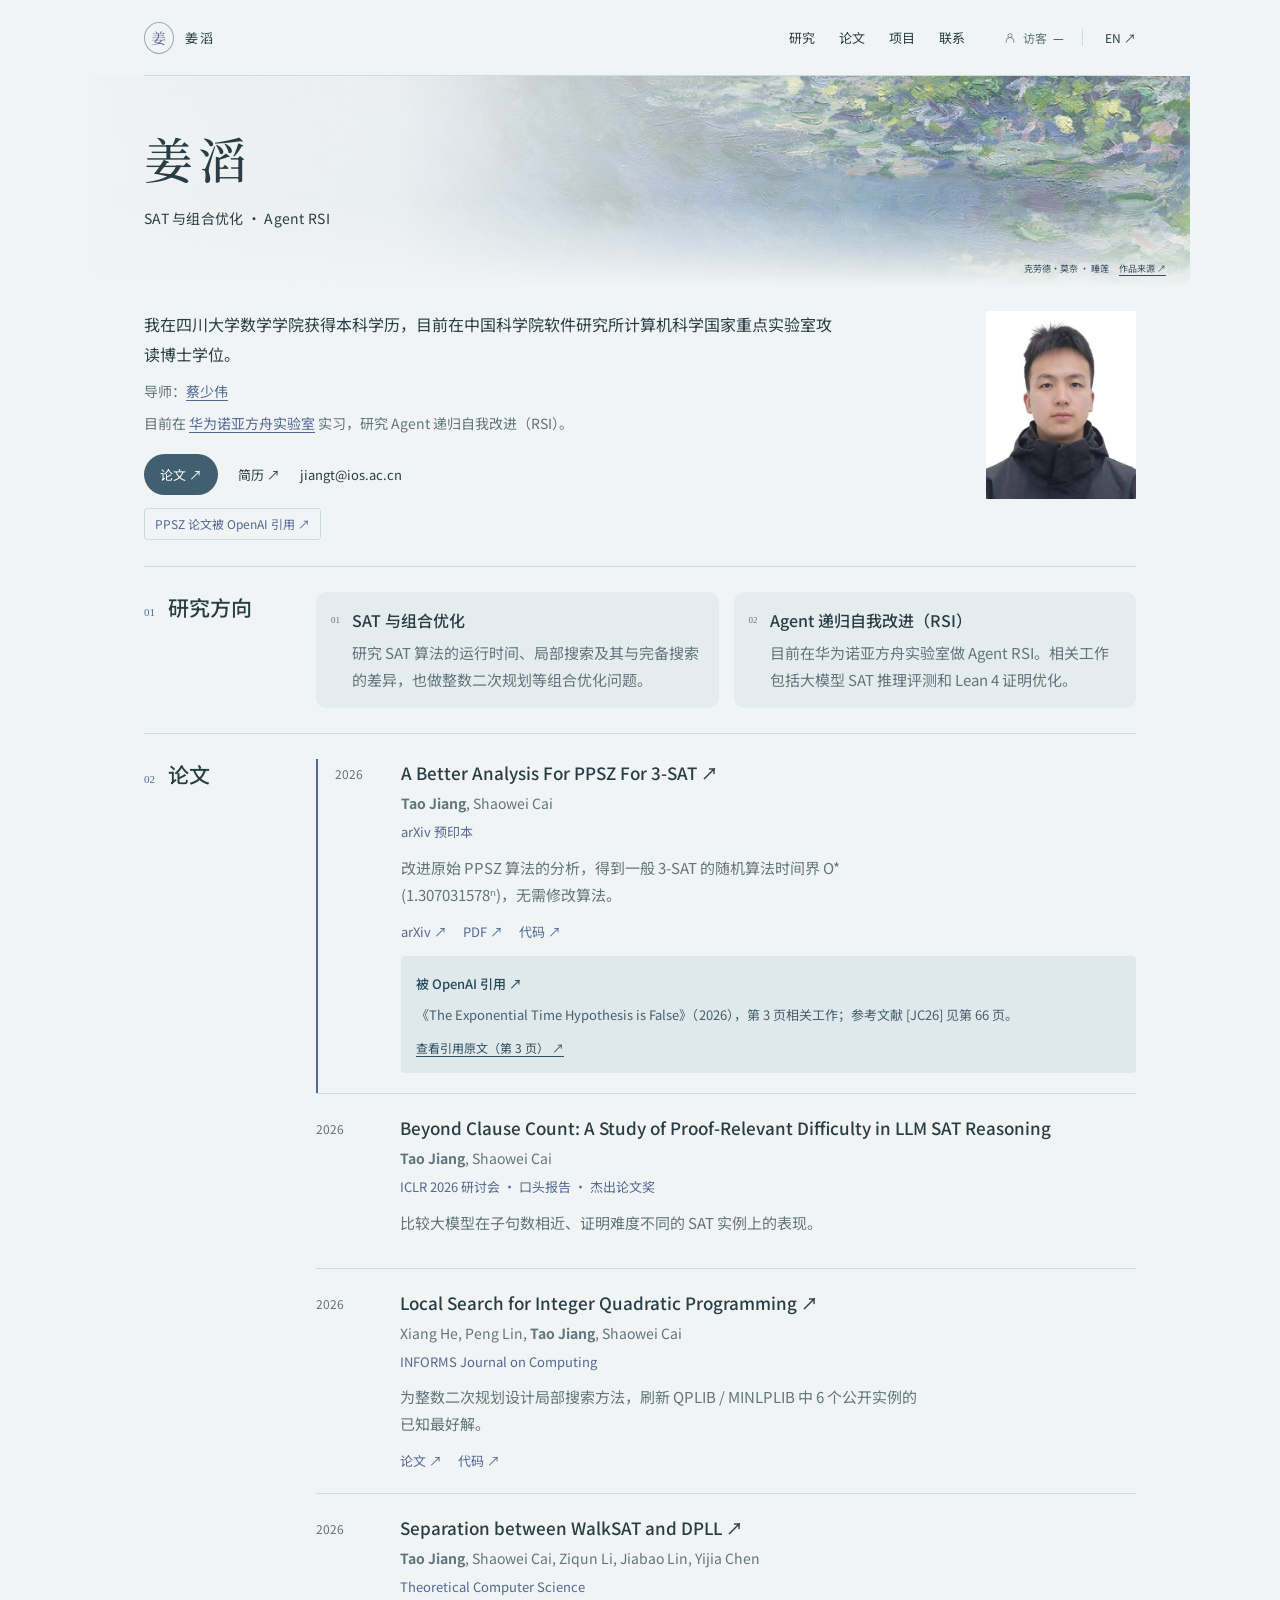
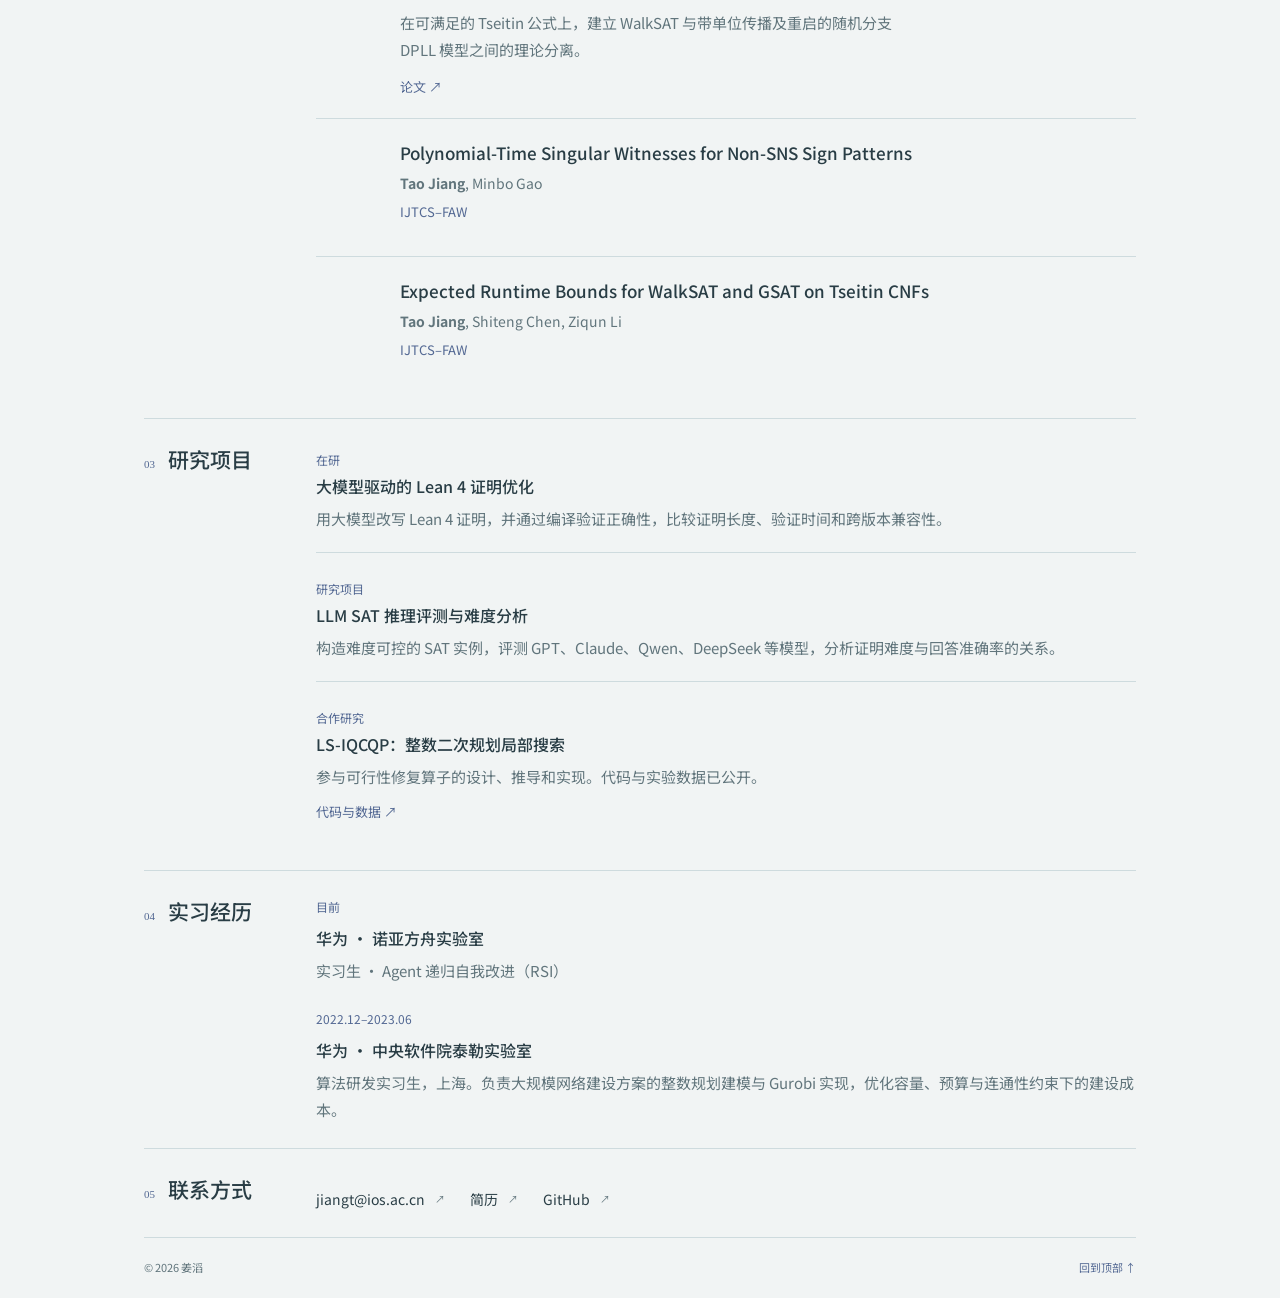
==== commit 97f4df0d: "Add a cumulative visitor estimate to the homepage header" ====
--- a/index.html
+++ b/index.html
@@ -1,6 +1,6 @@
-<!doctype html><html lang="zh-CN"><head><meta charset="utf-8"><meta name="viewport" content="width=device-width,initial-scale=1"><meta name="description" content="姜滔，中国科学院软件研究所博士生。研究 SAT 算法、组合优化、大模型推理与 Agent RSI。"><title>姜滔 · 个人主页</title><link rel="icon" href="favicon.svg"><link rel="stylesheet" href="style.css"><link rel="stylesheet" href="backgrounds.css"><link rel="stylesheet" href="profile.css"><link rel="stylesheet" href="layout.css?v=readable-20261028"><script src="content.js?v=readable-20261028" defer></script><script src="main.js?v=readable-20261028" defer></script></head><body data-theme="lilies">
+<!doctype html><html lang="zh-CN"><head><meta charset="utf-8"><meta name="viewport" content="width=device-width,initial-scale=1"><meta name="description" content="姜滔，中国科学院软件研究所博士生。研究 SAT 算法、组合优化、大模型推理与 Agent RSI。"><title>姜滔 · 个人主页</title><link rel="icon" href="favicon.svg"><link rel="stylesheet" href="style.css"><link rel="stylesheet" href="backgrounds.css"><link rel="stylesheet" href="profile.css"><link rel="stylesheet" href="layout.css?v=visitors-20261030"><script src="content.js?v=readable-20261028" defer></script><script src="main.js?v=readable-20261028" defer></script><script src="visitors.js?v=20261030" defer></script></head><body data-theme="lilies">
 <a class="skip" href="#main" data-zh="跳转至正文" data-en="Skip to content">跳转至正文</a>
-<div class="page"><header class="site-header"><a class="wordmark" href="#main"><span class="seal" aria-hidden="true" data-zh="姜" data-en="TJ">姜</span><span data-zh="姜滔" data-en="TAO JIANG">姜滔</span></a><nav aria-label="主导航"><a href="#research" data-zh="研究" data-en="Research">研究</a><a href="#papers" data-zh="论文" data-en="Papers">论文</a><a href="#projects" data-zh="项目" data-en="Projects">项目</a><a href="#contact" data-zh="联系" data-en="Contact">联系</a></nav><button class="language" type="button" aria-label="Switch to English">EN ↗</button></header>
+<div class="page"><header class="site-header"><a class="wordmark" href="#main"><span class="seal" aria-hidden="true" data-zh="姜" data-en="TJ">姜</span><span data-zh="姜滔" data-en="TAO JIANG">姜滔</span></a><nav aria-label="主导航"><a href="#research" data-zh="研究" data-en="Research">研究</a><a href="#papers" data-zh="论文" data-en="Papers">论文</a><a href="#projects" data-zh="项目" data-en="Projects">项目</a><a href="#contact" data-zh="联系" data-en="Contact">联系</a></nav><div class="header-meta"><span class="visitor-counter" role="status" aria-live="polite"><svg viewBox="0 0 24 24" width="14" height="14" aria-hidden="true"><circle cx="12" cy="8" r="3.5"/><path d="M5.5 20v-2.5a6.5 6.5 0 0 1 13 0V20"/></svg><span data-zh="访客" data-en="Visitors">访客</span><span id="visitor-count">—</span></span><button class="language" type="button" aria-label="Switch to English">EN ↗</button></div></header>
 <main id="main"><section class="hero" aria-labelledby="name"><div class="hero-copy"><h1 id="name"><span class="display-name" data-zh="姜滔" data-en="Tao Jiang">姜滔</span></h1><p class="banner-statement" data-zh="SAT 与组合优化 · Agent RSI" data-en="SAT & combinatorial optimization · Agent RSI">SAT 与组合优化 · Agent RSI</p></div><figure class="artwork"><div class="art-frame"><img id="art-image" src="assets/lilies.jpg" alt="克劳德·莫奈《睡莲》" fetchpriority="high"></div><figcaption><span id="art-caption"></span><a id="art-source" href="https://www.meisterdrucke.at/kunstdrucke/Claude-Monet/819345/Seerosen%2C-1906.html" target="_blank" rel="noreferrer" data-zh="作品来源 ↗" data-en="Source ↗">作品来源 ↗</a></figcaption></figure></section>
 <section class="profile-panel" aria-label="个人简介"><div class="profile-copy"><p class="intro" id="introduction"></p><p class="advisor-line"><span data-zh="导师：" data-en="Advisor: ">导师：</span><a href="https://lcs.ios.ac.cn/~caisw/" target="_blank" rel="noreferrer" data-zh="蔡少伟" data-en="Shaowei Cai">蔡少伟</a></p><p class="current-role"><span data-zh="目前在 " data-en="Currently interning at ">目前在 </span><a href="https://noahlab.com.hk/" target="_blank" rel="noreferrer" data-zh="华为诺亚方舟实验室" data-en="Huawei Noah’s Ark Lab">华为诺亚方舟实验室</a><span data-zh=" 实习，研究 Agent 递归自我改进（RSI）。" data-en=", working on agent recursive self-improvement (RSI)."> 实习，研究 Agent 递归自我改进（RSI）。</span></p><div class="hero-links"><a class="primary-link" href="#papers" data-zh="论文 ↗" data-en="Publications ↗">论文 ↗</a><a href="assets/tao-jiang-cv.pdf" target="_blank" rel="noreferrer" data-zh="简历 ↗" data-en="CV ↗">简历 ↗</a><a href="mailto:jiangt@ios.ac.cn" data-zh="jiangt@ios.ac.cn" data-en="jiangt@ios.ac.cn">jiangt@ios.ac.cn</a></div><a class="hero-citation" href="#featured-paper" data-zh="PPSZ 论文被 OpenAI 引用 ↗" data-en="PPSZ paper cited by OpenAI ↗">PPSZ 论文被 OpenAI 引用 ↗</a></div><aside class="photo-slot"><img src="assets/tao-jiang.jpg" alt="姜滔 · Tao Jiang" width="848" height="1061"></aside></section><div class="below-hero">
 <section id="research"><div class="section-label"><span>01</span><h2 data-zh="研究方向" data-en="Research interests">研究方向</h2></div><div class="research-list" id="research-list"></div></section>
--- a/layout.css
+++ b/layout.css
@@ -43,3 +43,14 @@
  .paper h3{font-size:16px}.paper .authors{font-size:13px}.paper .venue{font-size:12px}.paper .contribution{font-size:14px}.paper-year{font-size:11px}.paper-resources{font-size:12px}.citation-note p,.citation-note .citation-badge{font-size:12px}.citation-note>a:last-child{font-size:11px}
  .project-item .body-copy,.experience-list .body-copy{font-size:14px}.project-item h3,.experience-list h3{font-size:15px}.manuscript h3{font-size:15px}.manuscript p{font-size:13px}.contact-item{font-size:13px}
 }
+
+/* Cumulative visitor estimate, displayed beside the language switch. */
+.header-meta{display:flex;align-items:center;gap:18px;flex-shrink:0}
+.visitor-counter{display:inline-flex;align-items:center;gap:6px;white-space:nowrap;font-size:12px;color:var(--muted);font-variant-numeric:tabular-nums}
+.visitor-counter svg{fill:none;stroke:currentColor;stroke-width:1.4}
+#visitor-count{color:var(--ink);min-width:1ch}
+@media(max-width:650px){
+ .site-header{gap:10px}.wordmark{font-size:10px;gap:6px}nav{font-size:11px;gap:10px}
+ .header-meta{gap:9px}.visitor-counter{font-size:11px;gap:3px}.visitor-counter svg{display:none}
+ .header-meta .language{font-size:11px;padding-left:0;border-left:0}
+}
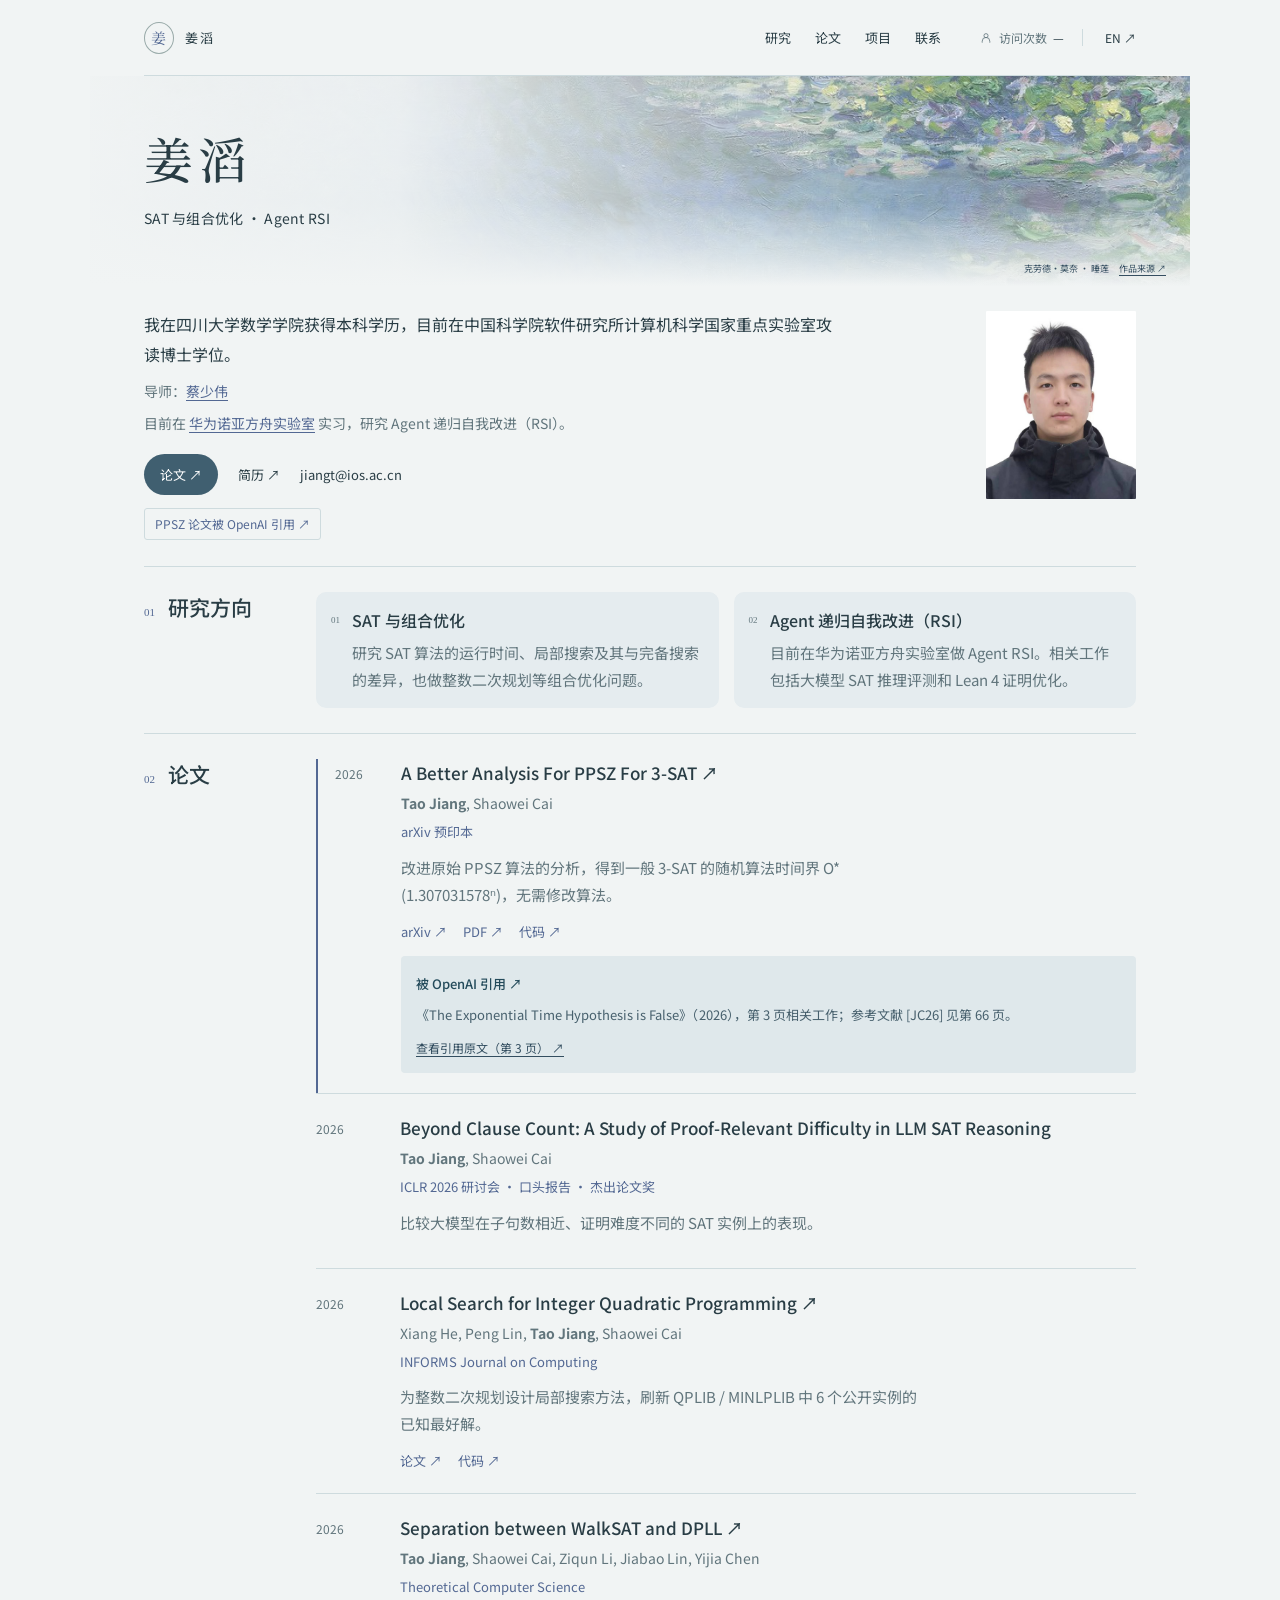
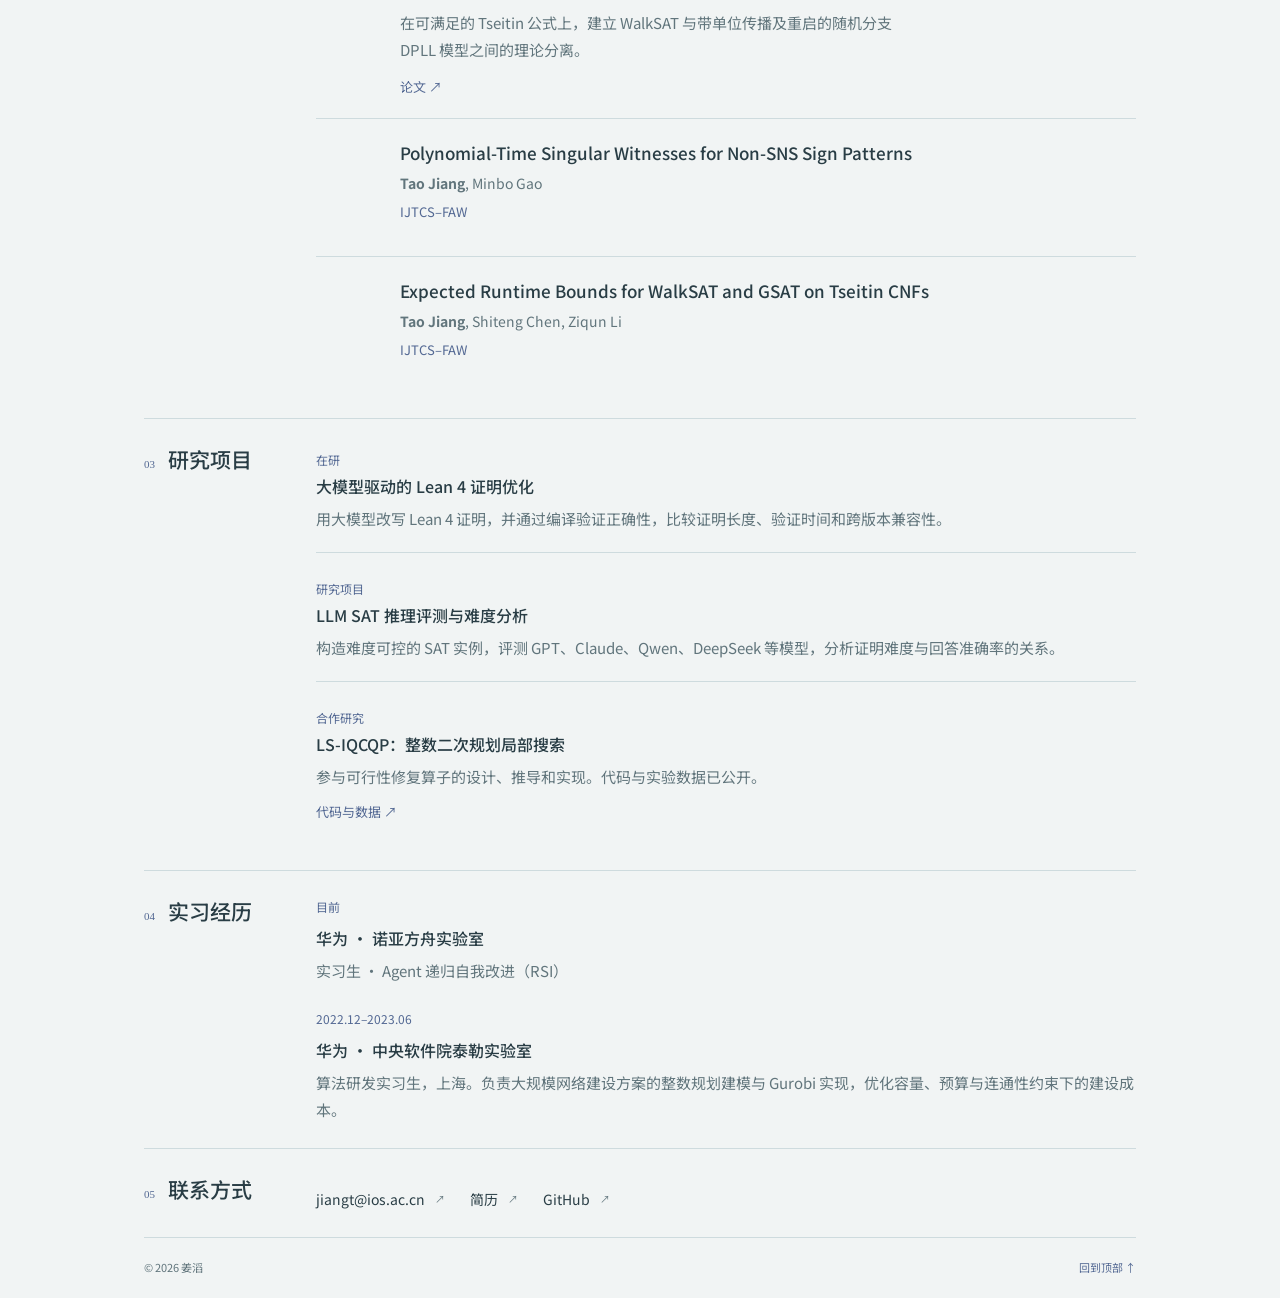
==== commit df74b1ab: "Count every homepage view instead of unique visitors" ====
--- a/index.html
+++ b/index.html
@@ -1,6 +1,6 @@
-<!doctype html><html lang="zh-CN"><head><meta charset="utf-8"><meta name="viewport" content="width=device-width,initial-scale=1"><meta name="description" content="姜滔，中国科学院软件研究所博士生。研究 SAT 算法、组合优化、大模型推理与 Agent RSI。"><title>姜滔 · 个人主页</title><link rel="icon" href="favicon.svg"><link rel="stylesheet" href="style.css"><link rel="stylesheet" href="backgrounds.css"><link rel="stylesheet" href="profile.css"><link rel="stylesheet" href="layout.css?v=visitors-20261030"><script src="content.js?v=readable-20261028" defer></script><script src="main.js?v=readable-20261028" defer></script><script src="visitors.js?v=20261030" defer></script></head><body data-theme="lilies">
+<!doctype html><html lang="zh-CN"><head><meta charset="utf-8"><meta name="viewport" content="width=device-width,initial-scale=1"><meta name="description" content="姜滔，中国科学院软件研究所博士生。研究 SAT 算法、组合优化、大模型推理与 Agent RSI。"><title>姜滔 · 个人主页</title><link rel="icon" href="favicon.svg"><link rel="stylesheet" href="style.css"><link rel="stylesheet" href="backgrounds.css"><link rel="stylesheet" href="profile.css"><link rel="stylesheet" href="layout.css?v=visitors-20261030"><script src="content.js?v=readable-20261028" defer></script><script src="main.js?v=readable-20261028" defer></script><script src="visitors.js?v=20261030-pv" defer></script></head><body data-theme="lilies">
 <a class="skip" href="#main" data-zh="跳转至正文" data-en="Skip to content">跳转至正文</a>
-<div class="page"><header class="site-header"><a class="wordmark" href="#main"><span class="seal" aria-hidden="true" data-zh="姜" data-en="TJ">姜</span><span data-zh="姜滔" data-en="TAO JIANG">姜滔</span></a><nav aria-label="主导航"><a href="#research" data-zh="研究" data-en="Research">研究</a><a href="#papers" data-zh="论文" data-en="Papers">论文</a><a href="#projects" data-zh="项目" data-en="Projects">项目</a><a href="#contact" data-zh="联系" data-en="Contact">联系</a></nav><div class="header-meta"><span class="visitor-counter" role="status" aria-live="polite"><svg viewBox="0 0 24 24" width="14" height="14" aria-hidden="true"><circle cx="12" cy="8" r="3.5"/><path d="M5.5 20v-2.5a6.5 6.5 0 0 1 13 0V20"/></svg><span data-zh="访客" data-en="Visitors">访客</span><span id="visitor-count">—</span></span><button class="language" type="button" aria-label="Switch to English">EN ↗</button></div></header>
+<div class="page"><header class="site-header"><a class="wordmark" href="#main"><span class="seal" aria-hidden="true" data-zh="姜" data-en="TJ">姜</span><span data-zh="姜滔" data-en="TAO JIANG">姜滔</span></a><nav aria-label="主导航"><a href="#research" data-zh="研究" data-en="Research">研究</a><a href="#papers" data-zh="论文" data-en="Papers">论文</a><a href="#projects" data-zh="项目" data-en="Projects">项目</a><a href="#contact" data-zh="联系" data-en="Contact">联系</a></nav><div class="header-meta"><span class="visitor-counter" role="status" aria-live="polite"><svg viewBox="0 0 24 24" width="14" height="14" aria-hidden="true"><circle cx="12" cy="8" r="3.5"/><path d="M5.5 20v-2.5a6.5 6.5 0 0 1 13 0V20"/></svg><span data-zh="访问次数" data-en="Views">访问次数</span><span id="visitor-count">—</span></span><button class="language" type="button" aria-label="Switch to English">EN ↗</button></div></header>
 <main id="main"><section class="hero" aria-labelledby="name"><div class="hero-copy"><h1 id="name"><span class="display-name" data-zh="姜滔" data-en="Tao Jiang">姜滔</span></h1><p class="banner-statement" data-zh="SAT 与组合优化 · Agent RSI" data-en="SAT & combinatorial optimization · Agent RSI">SAT 与组合优化 · Agent RSI</p></div><figure class="artwork"><div class="art-frame"><img id="art-image" src="assets/lilies.jpg" alt="克劳德·莫奈《睡莲》" fetchpriority="high"></div><figcaption><span id="art-caption"></span><a id="art-source" href="https://www.meisterdrucke.at/kunstdrucke/Claude-Monet/819345/Seerosen%2C-1906.html" target="_blank" rel="noreferrer" data-zh="作品来源 ↗" data-en="Source ↗">作品来源 ↗</a></figcaption></figure></section>
 <section class="profile-panel" aria-label="个人简介"><div class="profile-copy"><p class="intro" id="introduction"></p><p class="advisor-line"><span data-zh="导师：" data-en="Advisor: ">导师：</span><a href="https://lcs.ios.ac.cn/~caisw/" target="_blank" rel="noreferrer" data-zh="蔡少伟" data-en="Shaowei Cai">蔡少伟</a></p><p class="current-role"><span data-zh="目前在 " data-en="Currently interning at ">目前在 </span><a href="https://noahlab.com.hk/" target="_blank" rel="noreferrer" data-zh="华为诺亚方舟实验室" data-en="Huawei Noah’s Ark Lab">华为诺亚方舟实验室</a><span data-zh=" 实习，研究 Agent 递归自我改进（RSI）。" data-en=", working on agent recursive self-improvement (RSI)."> 实习，研究 Agent 递归自我改进（RSI）。</span></p><div class="hero-links"><a class="primary-link" href="#papers" data-zh="论文 ↗" data-en="Publications ↗">论文 ↗</a><a href="assets/tao-jiang-cv.pdf" target="_blank" rel="noreferrer" data-zh="简历 ↗" data-en="CV ↗">简历 ↗</a><a href="mailto:jiangt@ios.ac.cn" data-zh="jiangt@ios.ac.cn" data-en="jiangt@ios.ac.cn">jiangt@ios.ac.cn</a></div><a class="hero-citation" href="#featured-paper" data-zh="PPSZ 论文被 OpenAI 引用 ↗" data-en="PPSZ paper cited by OpenAI ↗">PPSZ 论文被 OpenAI 引用 ↗</a></div><aside class="photo-slot"><img src="assets/tao-jiang.jpg" alt="姜滔 · Tao Jiang" width="848" height="1061"></aside></section><div class="below-hero">
 <section id="research"><div class="section-label"><span>01</span><h2 data-zh="研究方向" data-en="Research interests">研究方向</h2></div><div class="research-list" id="research-list"></div></section>
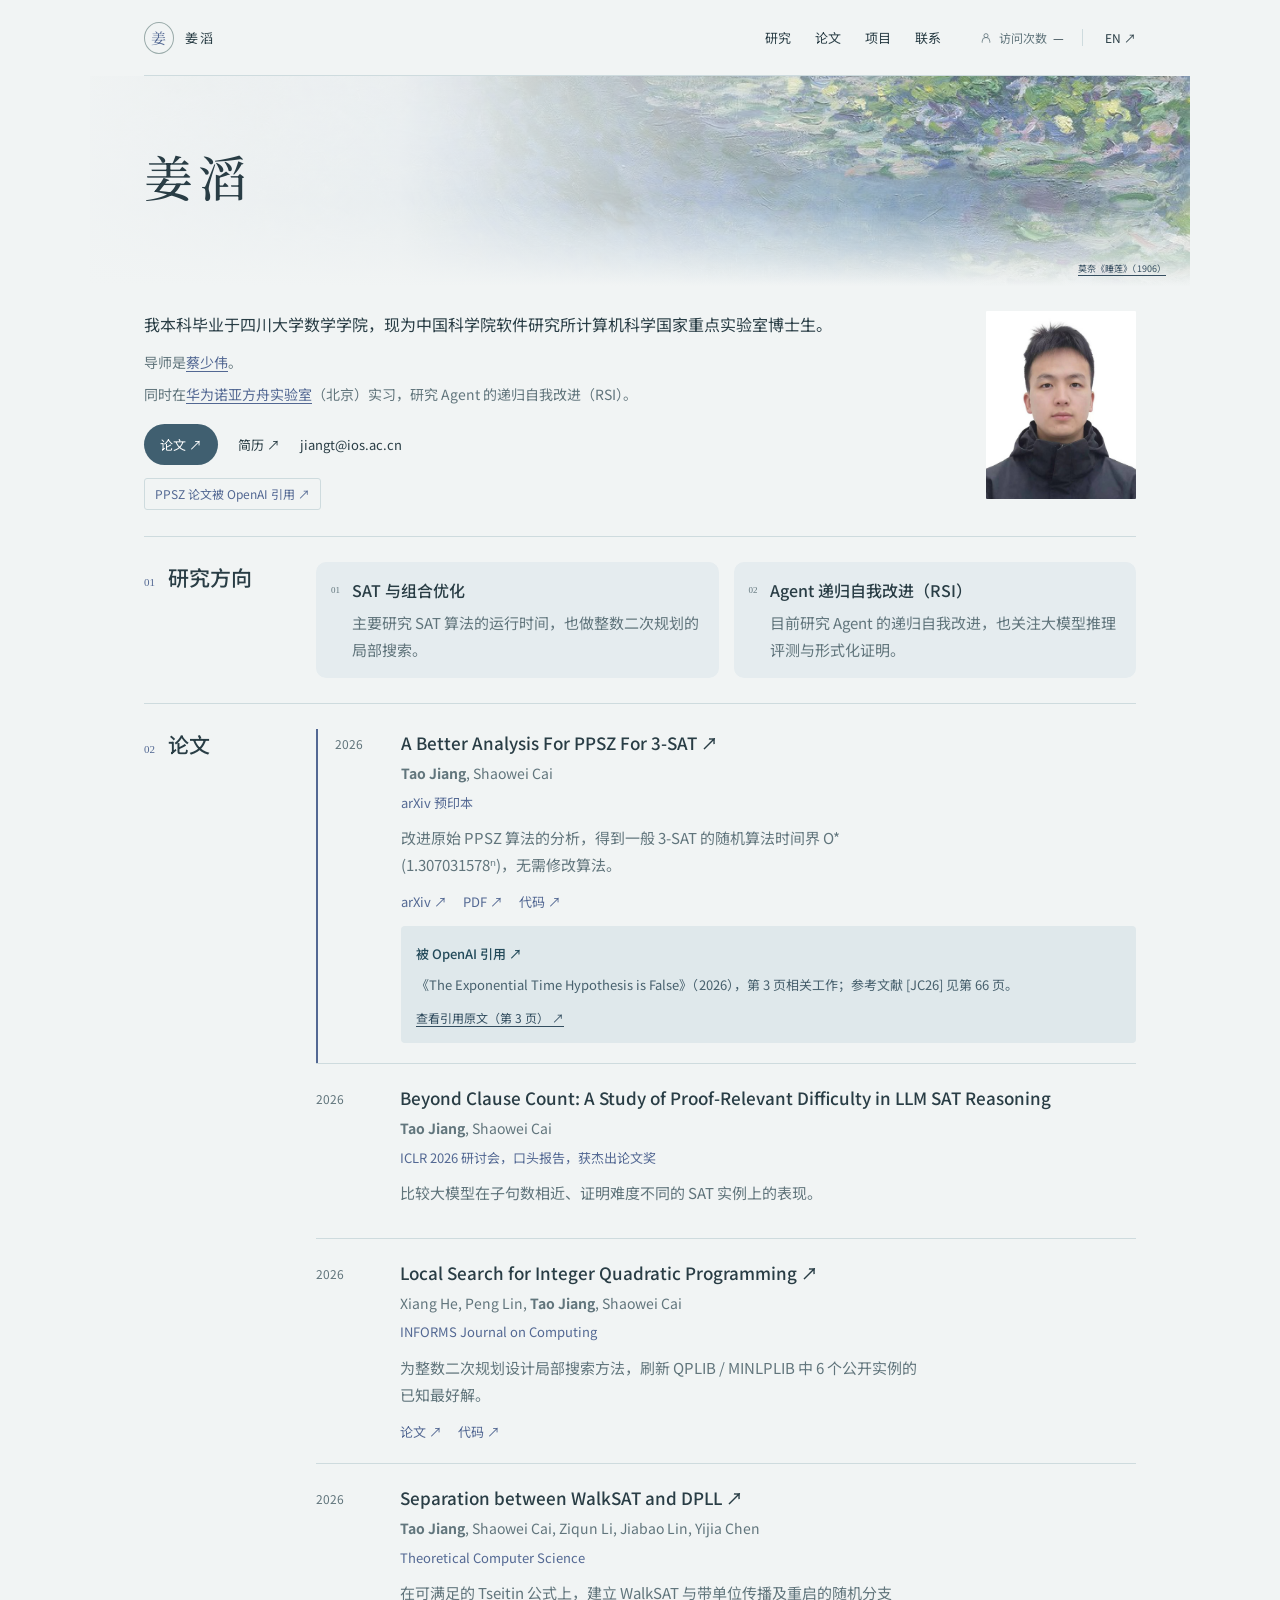
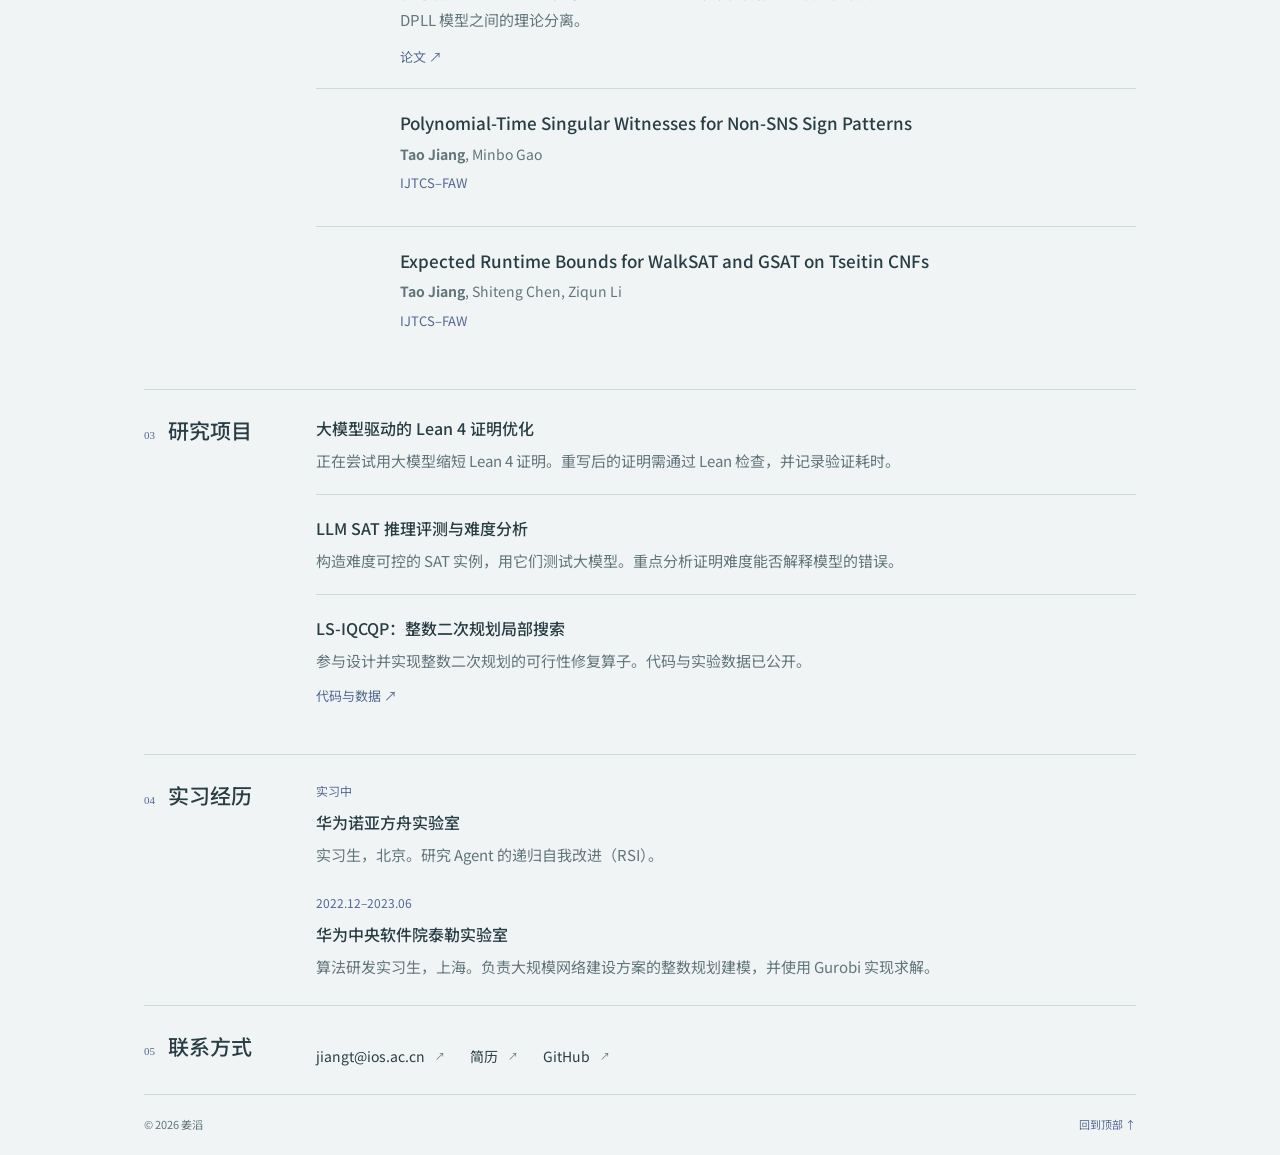
==== commit a1e808db: "Polish homepage prose and standardize internship details" ====
--- a/index.html
+++ b/index.html
@@ -1,10 +1,10 @@
-<!doctype html><html lang="zh-CN"><head><meta charset="utf-8"><meta name="viewport" content="width=device-width,initial-scale=1"><meta name="description" content="姜滔，中国科学院软件研究所博士生。研究 SAT 算法、组合优化、大模型推理与 Agent RSI。"><title>姜滔 · 个人主页</title><link rel="icon" href="favicon.svg"><link rel="stylesheet" href="style.css"><link rel="stylesheet" href="backgrounds.css"><link rel="stylesheet" href="profile.css"><link rel="stylesheet" href="layout.css?v=visitors-20261030"><script src="content.js?v=readable-20261028" defer></script><script src="main.js?v=readable-20261028" defer></script><script src="visitors.js?v=20261030-pv" defer></script></head><body data-theme="lilies">
+<!doctype html><html lang="zh-CN"><head><meta charset="utf-8"><meta name="viewport" content="width=device-width,initial-scale=1"><meta name="description" content="姜滔，中国科学院软件研究所博士生。研究 SAT 算法、组合优化、大模型推理与 Agent RSI。"><title>姜滔 · 个人主页</title><link rel="icon" href="favicon.svg"><link rel="stylesheet" href="style.css"><link rel="stylesheet" href="backgrounds.css"><link rel="stylesheet" href="profile.css"><link rel="stylesheet" href="layout.css?v=visitors-20261030"><script src="content.js?v=editorial-20261030" defer></script><script src="main.js?v=editorial-20261030" defer></script><script src="visitors.js?v=20261030-pv" defer></script></head><body data-theme="lilies">
 <a class="skip" href="#main" data-zh="跳转至正文" data-en="Skip to content">跳转至正文</a>
 <div class="page"><header class="site-header"><a class="wordmark" href="#main"><span class="seal" aria-hidden="true" data-zh="姜" data-en="TJ">姜</span><span data-zh="姜滔" data-en="TAO JIANG">姜滔</span></a><nav aria-label="主导航"><a href="#research" data-zh="研究" data-en="Research">研究</a><a href="#papers" data-zh="论文" data-en="Papers">论文</a><a href="#projects" data-zh="项目" data-en="Projects">项目</a><a href="#contact" data-zh="联系" data-en="Contact">联系</a></nav><div class="header-meta"><span class="visitor-counter" role="status" aria-live="polite"><svg viewBox="0 0 24 24" width="14" height="14" aria-hidden="true"><circle cx="12" cy="8" r="3.5"/><path d="M5.5 20v-2.5a6.5 6.5 0 0 1 13 0V20"/></svg><span data-zh="访问次数" data-en="Views">访问次数</span><span id="visitor-count">—</span></span><button class="language" type="button" aria-label="Switch to English">EN ↗</button></div></header>
-<main id="main"><section class="hero" aria-labelledby="name"><div class="hero-copy"><h1 id="name"><span class="display-name" data-zh="姜滔" data-en="Tao Jiang">姜滔</span></h1><p class="banner-statement" data-zh="SAT 与组合优化 · Agent RSI" data-en="SAT & combinatorial optimization · Agent RSI">SAT 与组合优化 · Agent RSI</p></div><figure class="artwork"><div class="art-frame"><img id="art-image" src="assets/lilies.jpg" alt="克劳德·莫奈《睡莲》" fetchpriority="high"></div><figcaption><span id="art-caption"></span><a id="art-source" href="https://www.meisterdrucke.at/kunstdrucke/Claude-Monet/819345/Seerosen%2C-1906.html" target="_blank" rel="noreferrer" data-zh="作品来源 ↗" data-en="Source ↗">作品来源 ↗</a></figcaption></figure></section>
-<section class="profile-panel" aria-label="个人简介"><div class="profile-copy"><p class="intro" id="introduction"></p><p class="advisor-line"><span data-zh="导师：" data-en="Advisor: ">导师：</span><a href="https://lcs.ios.ac.cn/~caisw/" target="_blank" rel="noreferrer" data-zh="蔡少伟" data-en="Shaowei Cai">蔡少伟</a></p><p class="current-role"><span data-zh="目前在 " data-en="Currently interning at ">目前在 </span><a href="https://noahlab.com.hk/" target="_blank" rel="noreferrer" data-zh="华为诺亚方舟实验室" data-en="Huawei Noah’s Ark Lab">华为诺亚方舟实验室</a><span data-zh=" 实习，研究 Agent 递归自我改进（RSI）。" data-en=", working on agent recursive self-improvement (RSI)."> 实习，研究 Agent 递归自我改进（RSI）。</span></p><div class="hero-links"><a class="primary-link" href="#papers" data-zh="论文 ↗" data-en="Publications ↗">论文 ↗</a><a href="assets/tao-jiang-cv.pdf" target="_blank" rel="noreferrer" data-zh="简历 ↗" data-en="CV ↗">简历 ↗</a><a href="mailto:jiangt@ios.ac.cn" data-zh="jiangt@ios.ac.cn" data-en="jiangt@ios.ac.cn">jiangt@ios.ac.cn</a></div><a class="hero-citation" href="#featured-paper" data-zh="PPSZ 论文被 OpenAI 引用 ↗" data-en="PPSZ paper cited by OpenAI ↗">PPSZ 论文被 OpenAI 引用 ↗</a></div><aside class="photo-slot"><img src="assets/tao-jiang.jpg" alt="姜滔 · Tao Jiang" width="848" height="1061"></aside></section><div class="below-hero">
+<main id="main"><section class="hero" aria-labelledby="name"><div class="hero-copy"><h1 id="name"><span class="display-name" data-zh="姜滔" data-en="Tao Jiang">姜滔</span></h1></div><figure class="artwork"><div class="art-frame"><img id="art-image" src="assets/lilies.jpg" alt="克劳德·莫奈《睡莲》" fetchpriority="high"></div><figcaption><a id="art-source" href="https://www.artic.edu/artworks/16568/water-lilies" target="_blank" rel="noreferrer"><span id="art-caption"></span></a></figcaption></figure></section>
+<section class="profile-panel" aria-label="个人简介"><div class="profile-copy"><p class="intro" id="introduction"></p><p class="advisor-line"><span data-zh="导师是" data-en="My advisor is ">导师是</span><a href="https://lcs.ios.ac.cn/~caisw/" target="_blank" rel="noreferrer" data-zh="蔡少伟" data-en="Shaowei Cai">蔡少伟</a><span data-zh="。" data-en=".">。</span></p><p class="current-role"><span data-zh="同时在" data-en="I am also interning at ">同时在</span><a href="https://noahlab.com.hk/" target="_blank" rel="noreferrer" data-zh="华为诺亚方舟实验室" data-en="Huawei Noah’s Ark Lab">华为诺亚方舟实验室</a><span data-zh="（北京）实习，研究 Agent 的递归自我改进（RSI）。" data-en=" in Beijing, working on agent recursive self-improvement (RSI).">（北京）实习，研究 Agent 的递归自我改进（RSI）。</span></p><div class="hero-links"><a class="primary-link" href="#papers" data-zh="论文 ↗" data-en="Publications ↗">论文 ↗</a><a href="assets/tao-jiang-cv.pdf" target="_blank" rel="noreferrer" data-zh="简历 ↗" data-en="CV ↗">简历 ↗</a><a href="mailto:jiangt@ios.ac.cn" data-zh="jiangt@ios.ac.cn" data-en="jiangt@ios.ac.cn">jiangt@ios.ac.cn</a></div><a class="hero-citation" href="#featured-paper" data-zh="PPSZ 论文被 OpenAI 引用 ↗" data-en="PPSZ paper cited by OpenAI ↗">PPSZ 论文被 OpenAI 引用 ↗</a></div><aside class="photo-slot"><img src="assets/tao-jiang.jpg" alt="姜滔 · Tao Jiang" width="848" height="1061"></aside></section><div class="below-hero">
 <section id="research"><div class="section-label"><span>01</span><h2 data-zh="研究方向" data-en="Research interests">研究方向</h2></div><div class="research-list" id="research-list"></div></section>
 <section id="papers"><div class="section-label"><span>02</span><h2 data-zh="论文" data-en="Publications">论文</h2></div><div class="paper-list" id="paper-list"></div></section>
 <section id="projects"><div class="section-label"><span>03</span><h2 data-zh="研究项目" data-en="Research projects">研究项目</h2></div><div id="project-list"></div></section>
-<section id="experience"><div class="section-label"><span>04</span><h2 data-zh="实习经历" data-en="Experience">实习经历</h2></div><div class="experience-list"><article><p class="entry-period" data-zh="目前" data-en="Current">目前</p><h3><a href="https://noahlab.com.hk/" target="_blank" rel="noreferrer" data-zh="华为 · 诺亚方舟实验室" data-en="Huawei · Noah’s Ark Lab">华为 · 诺亚方舟实验室</a></h3><p class="body-copy" data-zh="实习生 · Agent 递归自我改进（RSI）" data-en="Intern · Agent recursive self-improvement (RSI)">实习生 · Agent 递归自我改进（RSI）</p></article><article><p class="entry-period">2022.12–2023.06</p><h3 data-zh="华为 · 中央软件院泰勒实验室" data-en="Huawei · Taylor Lab, Central Software Institute">华为 · 中央软件院泰勒实验室</h3><p class="body-copy" data-zh="算法研发实习生，上海。负责大规模网络建设方案的整数规划建模与 Gurobi 实现，优化容量、预算与连通性约束下的建设成本。" data-en="Algorithm R&D intern, Shanghai. Modeled large-scale network planning as integer programs and implemented them with Gurobi, optimizing costs under capacity, budget, and connectivity constraints.">算法研发实习生，上海。负责大规模网络建设方案的整数规划建模与 Gurobi 实现，优化容量、预算与连通性约束下的建设成本。</p></article></div></section><section id="contact"><div class="section-label"><span>05</span><h2 data-zh="联系方式" data-en="Contact">联系方式</h2></div><div><div id="contact-list" class="contact-list"></div></div></section></div></main>
+<section id="experience"><div class="section-label"><span>04</span><h2 data-zh="实习经历" data-en="Experience">实习经历</h2></div><div class="experience-list"><article><p class="entry-period" data-zh="实习中" data-en="Ongoing internship">实习中</p><h3><a href="https://noahlab.com.hk/" target="_blank" rel="noreferrer" data-zh="华为诺亚方舟实验室" data-en="Huawei Noah’s Ark Lab">华为诺亚方舟实验室</a></h3><p class="body-copy" data-zh="实习生，北京。研究 Agent 的递归自我改进（RSI）。" data-en="Intern, Beijing. Working on recursive self-improvement in agents (RSI).">实习生，北京。研究 Agent 的递归自我改进（RSI）。</p></article><article><p class="entry-period">2022.12–2023.06</p><h3 data-zh="华为中央软件院泰勒实验室" data-en="Taylor Lab, Huawei Central Software Institute">华为中央软件院泰勒实验室</h3><p class="body-copy" data-zh="算法研发实习生，上海。负责大规模网络建设方案的整数规划建模，并使用 Gurobi 实现求解。" data-en="Algorithm R&D intern, Shanghai. Modeled large-scale network planning as integer programs and implemented the models with Gurobi.">算法研发实习生，上海。负责大规模网络建设方案的整数规划建模，并使用 Gurobi 实现求解。</p></article></div></section><section id="contact"><div class="section-label"><span>05</span><h2 data-zh="联系方式" data-en="Contact">联系方式</h2></div><div><div id="contact-list" class="contact-list"></div></div></section></div></main>
 <footer><span>© <span id="year"></span> <span data-zh="姜滔" data-en="Tao Jiang">姜滔</span></span><a href="#main" data-zh="回到顶部 ↑" data-en="Back to top ↑">回到顶部 ↑</a></footer></div></body></html>
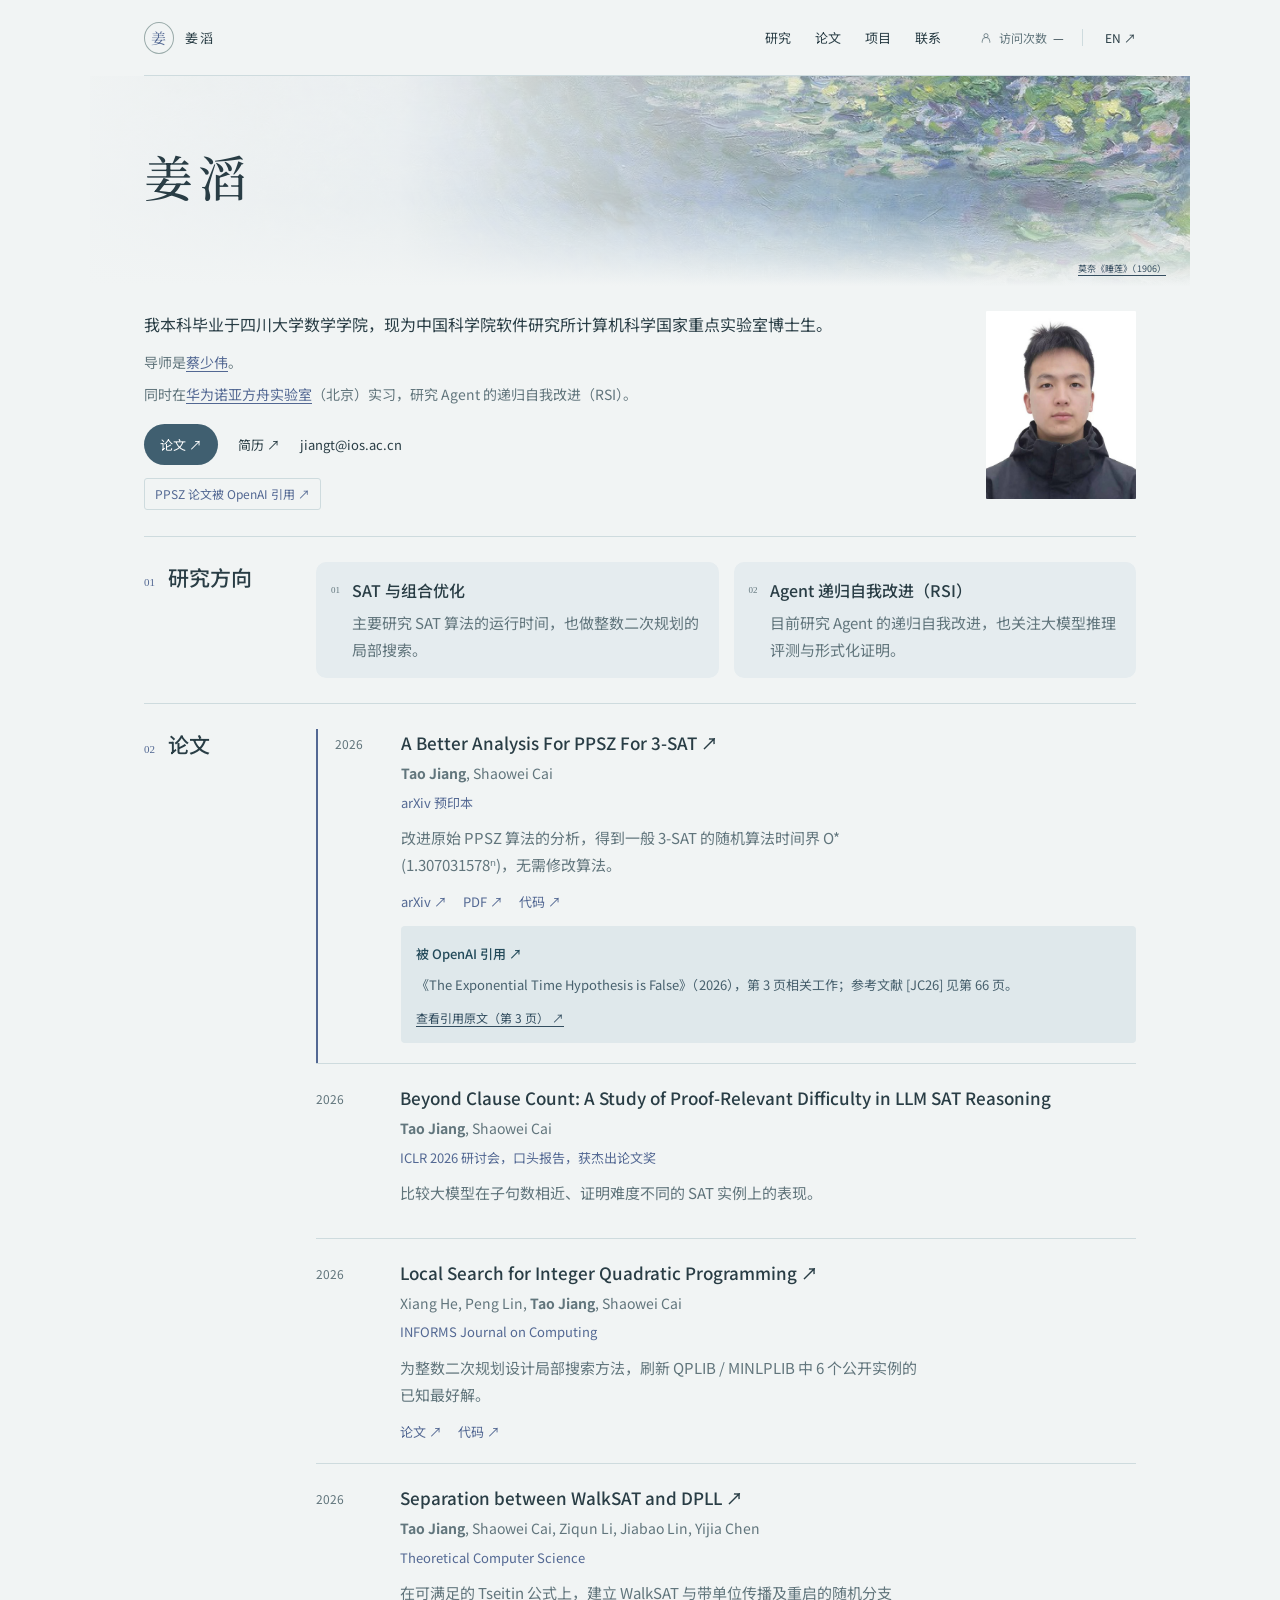
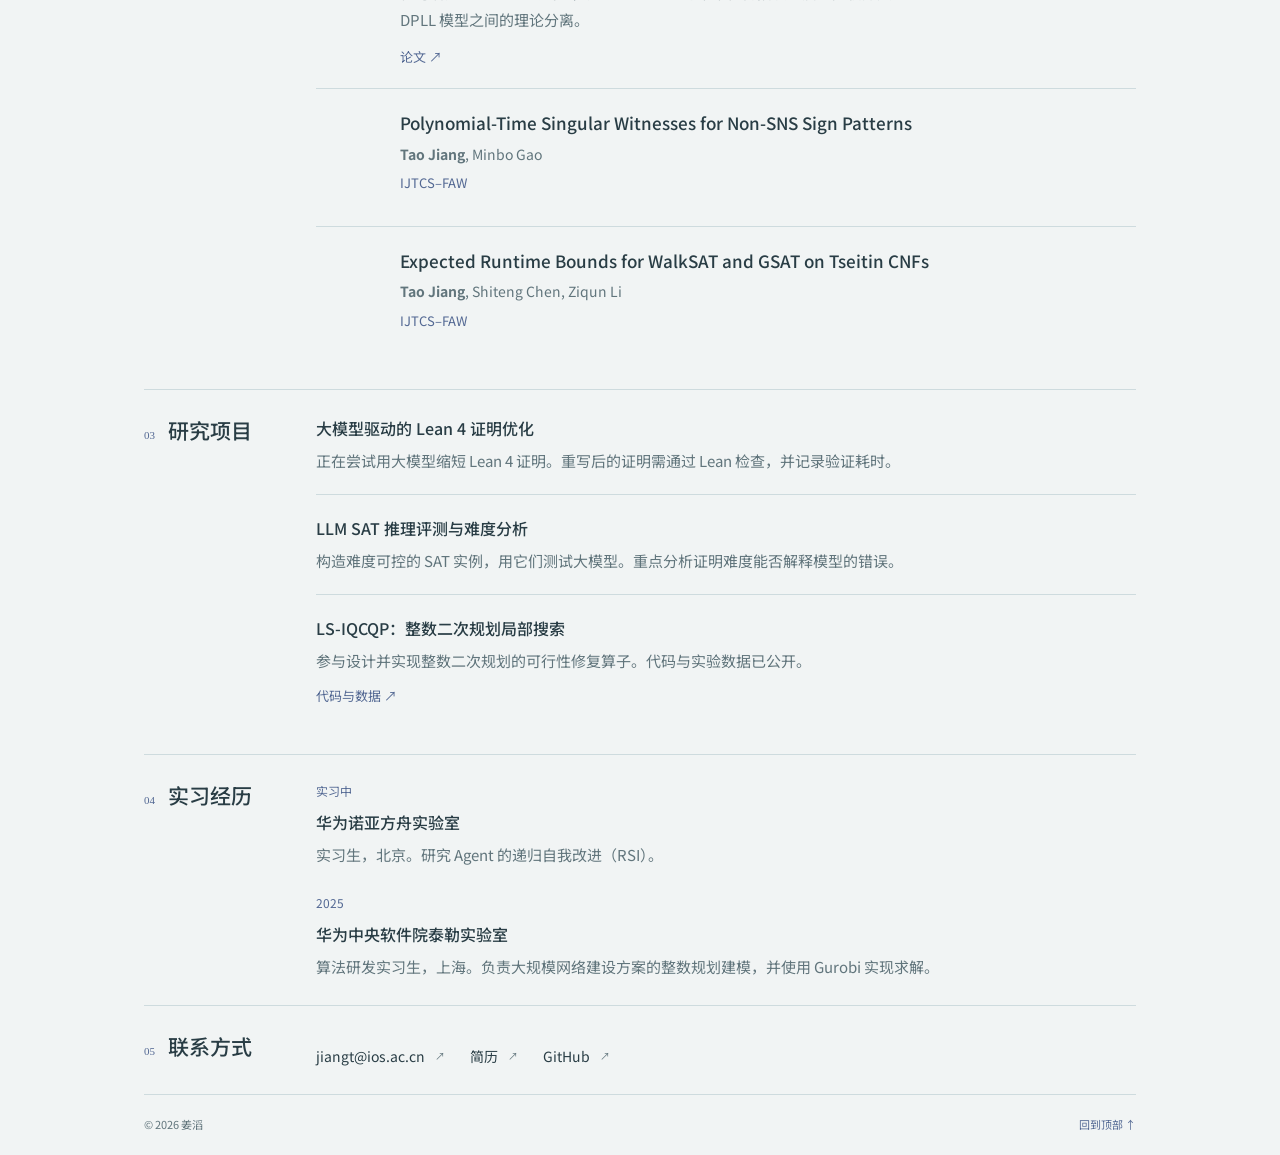
==== commit e587c11a: "Correct Taylor Lab internship year to 2025" ====
--- a/index.html
+++ b/index.html
@@ -6,5 +6,5 @@
 <section id="research"><div class="section-label"><span>01</span><h2 data-zh="研究方向" data-en="Research interests">研究方向</h2></div><div class="research-list" id="research-list"></div></section>
 <section id="papers"><div class="section-label"><span>02</span><h2 data-zh="论文" data-en="Publications">论文</h2></div><div class="paper-list" id="paper-list"></div></section>
 <section id="projects"><div class="section-label"><span>03</span><h2 data-zh="研究项目" data-en="Research projects">研究项目</h2></div><div id="project-list"></div></section>
-<section id="experience"><div class="section-label"><span>04</span><h2 data-zh="实习经历" data-en="Experience">实习经历</h2></div><div class="experience-list"><article><p class="entry-period" data-zh="实习中" data-en="Ongoing internship">实习中</p><h3><a href="https://noahlab.com.hk/" target="_blank" rel="noreferrer" data-zh="华为诺亚方舟实验室" data-en="Huawei Noah’s Ark Lab">华为诺亚方舟实验室</a></h3><p class="body-copy" data-zh="实习生，北京。研究 Agent 的递归自我改进（RSI）。" data-en="Intern, Beijing. Working on recursive self-improvement in agents (RSI).">实习生，北京。研究 Agent 的递归自我改进（RSI）。</p></article><article><p class="entry-period">2022.12–2023.06</p><h3 data-zh="华为中央软件院泰勒实验室" data-en="Taylor Lab, Huawei Central Software Institute">华为中央软件院泰勒实验室</h3><p class="body-copy" data-zh="算法研发实习生，上海。负责大规模网络建设方案的整数规划建模，并使用 Gurobi 实现求解。" data-en="Algorithm R&D intern, Shanghai. Modeled large-scale network planning as integer programs and implemented the models with Gurobi.">算法研发实习生，上海。负责大规模网络建设方案的整数规划建模，并使用 Gurobi 实现求解。</p></article></div></section><section id="contact"><div class="section-label"><span>05</span><h2 data-zh="联系方式" data-en="Contact">联系方式</h2></div><div><div id="contact-list" class="contact-list"></div></div></section></div></main>
+<section id="experience"><div class="section-label"><span>04</span><h2 data-zh="实习经历" data-en="Experience">实习经历</h2></div><div class="experience-list"><article><p class="entry-period" data-zh="实习中" data-en="Ongoing internship">实习中</p><h3><a href="https://noahlab.com.hk/" target="_blank" rel="noreferrer" data-zh="华为诺亚方舟实验室" data-en="Huawei Noah’s Ark Lab">华为诺亚方舟实验室</a></h3><p class="body-copy" data-zh="实习生，北京。研究 Agent 的递归自我改进（RSI）。" data-en="Intern, Beijing. Working on recursive self-improvement in agents (RSI).">实习生，北京。研究 Agent 的递归自我改进（RSI）。</p></article><article><p class="entry-period">2025</p><h3 data-zh="华为中央软件院泰勒实验室" data-en="Taylor Lab, Huawei Central Software Institute">华为中央软件院泰勒实验室</h3><p class="body-copy" data-zh="算法研发实习生，上海。负责大规模网络建设方案的整数规划建模，并使用 Gurobi 实现求解。" data-en="Algorithm R&D intern, Shanghai. Modeled large-scale network planning as integer programs and implemented the models with Gurobi.">算法研发实习生，上海。负责大规模网络建设方案的整数规划建模，并使用 Gurobi 实现求解。</p></article></div></section><section id="contact"><div class="section-label"><span>05</span><h2 data-zh="联系方式" data-en="Contact">联系方式</h2></div><div><div id="contact-list" class="contact-list"></div></div></section></div></main>
 <footer><span>© <span id="year"></span> <span data-zh="姜滔" data-en="Tao Jiang">姜滔</span></span><a href="#main" data-zh="回到顶部 ↑" data-en="Back to top ↑">回到顶部 ↑</a></footer></div></body></html>
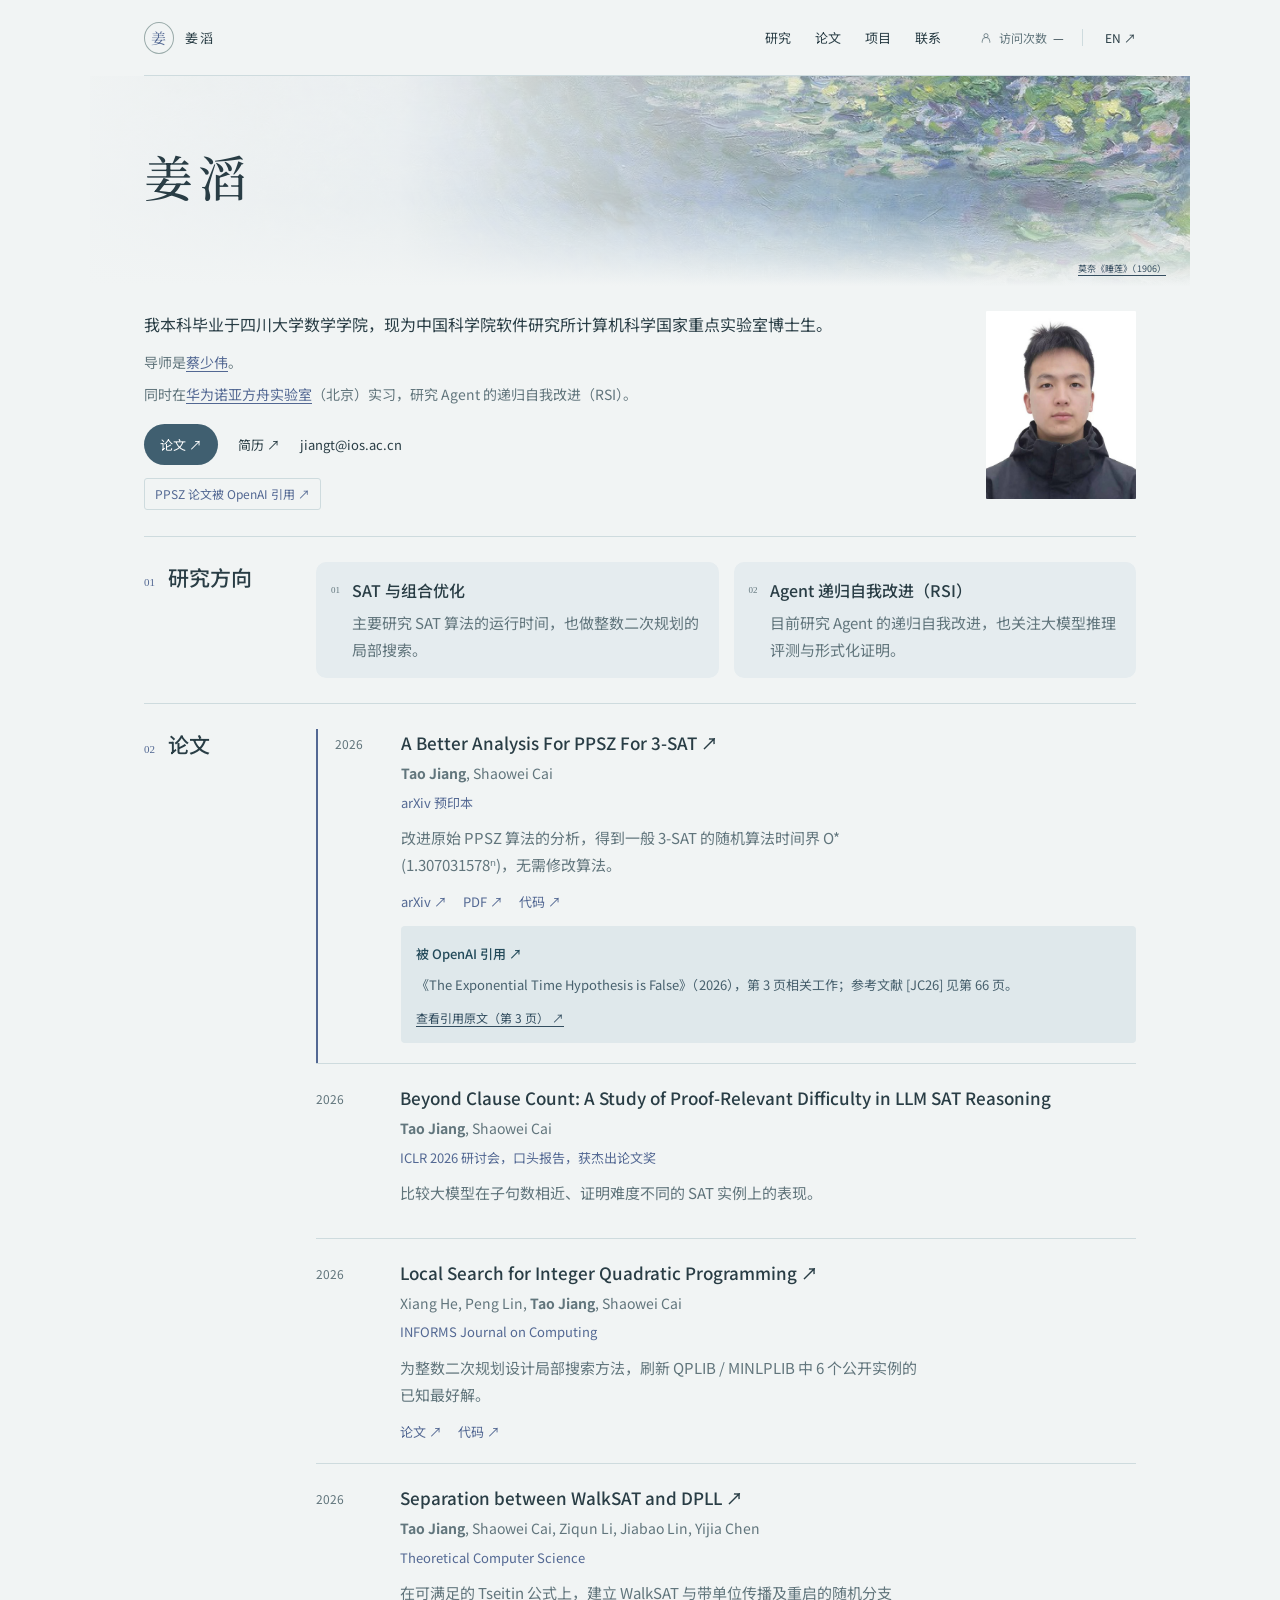
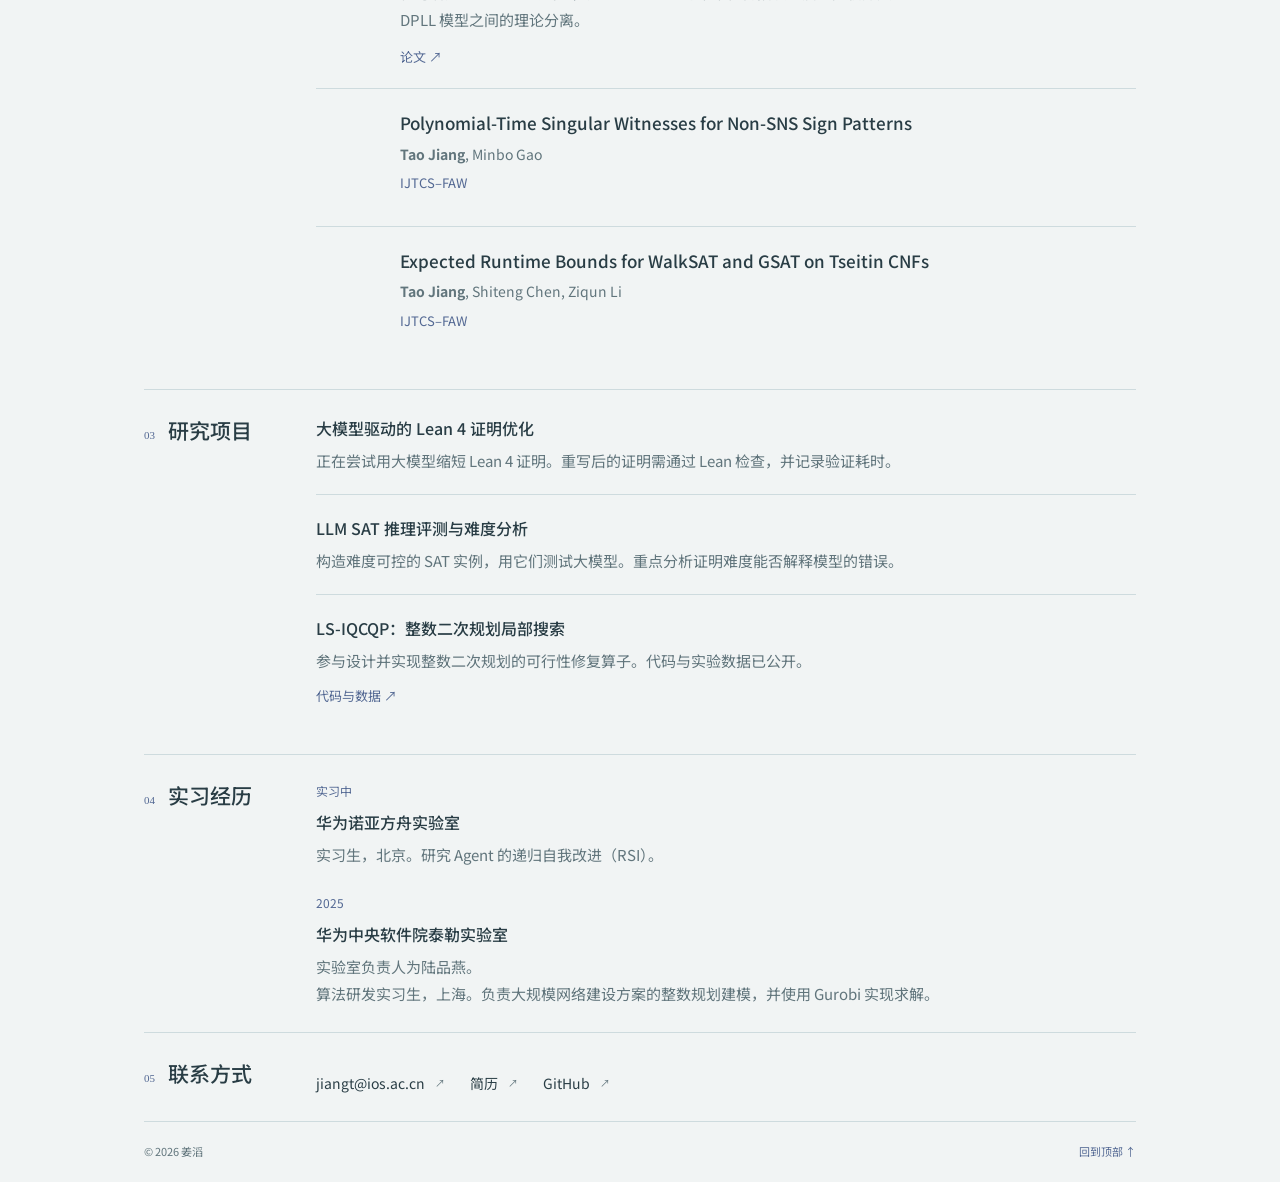
==== commit 41091389: "Add Pinyan Lu as the lead of Taylor Lab" ====
--- a/index.html
+++ b/index.html
@@ -6,5 +6,5 @@
 <section id="research"><div class="section-label"><span>01</span><h2 data-zh="研究方向" data-en="Research interests">研究方向</h2></div><div class="research-list" id="research-list"></div></section>
 <section id="papers"><div class="section-label"><span>02</span><h2 data-zh="论文" data-en="Publications">论文</h2></div><div class="paper-list" id="paper-list"></div></section>
 <section id="projects"><div class="section-label"><span>03</span><h2 data-zh="研究项目" data-en="Research projects">研究项目</h2></div><div id="project-list"></div></section>
-<section id="experience"><div class="section-label"><span>04</span><h2 data-zh="实习经历" data-en="Experience">实习经历</h2></div><div class="experience-list"><article><p class="entry-period" data-zh="实习中" data-en="Ongoing internship">实习中</p><h3><a href="https://noahlab.com.hk/" target="_blank" rel="noreferrer" data-zh="华为诺亚方舟实验室" data-en="Huawei Noah’s Ark Lab">华为诺亚方舟实验室</a></h3><p class="body-copy" data-zh="实习生，北京。研究 Agent 的递归自我改进（RSI）。" data-en="Intern, Beijing. Working on recursive self-improvement in agents (RSI).">实习生，北京。研究 Agent 的递归自我改进（RSI）。</p></article><article><p class="entry-period">2025</p><h3 data-zh="华为中央软件院泰勒实验室" data-en="Taylor Lab, Huawei Central Software Institute">华为中央软件院泰勒实验室</h3><p class="body-copy" data-zh="算法研发实习生，上海。负责大规模网络建设方案的整数规划建模，并使用 Gurobi 实现求解。" data-en="Algorithm R&D intern, Shanghai. Modeled large-scale network planning as integer programs and implemented the models with Gurobi.">算法研发实习生，上海。负责大规模网络建设方案的整数规划建模，并使用 Gurobi 实现求解。</p></article></div></section><section id="contact"><div class="section-label"><span>05</span><h2 data-zh="联系方式" data-en="Contact">联系方式</h2></div><div><div id="contact-list" class="contact-list"></div></div></section></div></main>
+<section id="experience"><div class="section-label"><span>04</span><h2 data-zh="实习经历" data-en="Experience">实习经历</h2></div><div class="experience-list"><article><p class="entry-period" data-zh="实习中" data-en="Ongoing internship">实习中</p><h3><a href="https://noahlab.com.hk/" target="_blank" rel="noreferrer" data-zh="华为诺亚方舟实验室" data-en="Huawei Noah’s Ark Lab">华为诺亚方舟实验室</a></h3><p class="body-copy" data-zh="实习生，北京。研究 Agent 的递归自我改进（RSI）。" data-en="Intern, Beijing. Working on recursive self-improvement in agents (RSI).">实习生，北京。研究 Agent 的递归自我改进（RSI）。</p></article><article><p class="entry-period">2025</p><h3 data-zh="华为中央软件院泰勒实验室" data-en="Taylor Lab, Huawei Central Software Institute">华为中央软件院泰勒实验室</h3><p class="body-copy" data-zh="实验室负责人为陆品燕。" data-en="The lab is led by Pinyan Lu.">实验室负责人为陆品燕。</p><p class="body-copy" data-zh="算法研发实习生，上海。负责大规模网络建设方案的整数规划建模，并使用 Gurobi 实现求解。" data-en="Algorithm R&D intern, Shanghai. Modeled large-scale network planning as integer programs and implemented the models with Gurobi.">算法研发实习生，上海。负责大规模网络建设方案的整数规划建模，并使用 Gurobi 实现求解。</p></article></div></section><section id="contact"><div class="section-label"><span>05</span><h2 data-zh="联系方式" data-en="Contact">联系方式</h2></div><div><div id="contact-list" class="contact-list"></div></div></section></div></main>
 <footer><span>© <span id="year"></span> <span data-zh="姜滔" data-en="Tao Jiang">姜滔</span></span><a href="#main" data-zh="回到顶部 ↑" data-en="Back to top ↑">回到顶部 ↑</a></footer></div></body></html>
